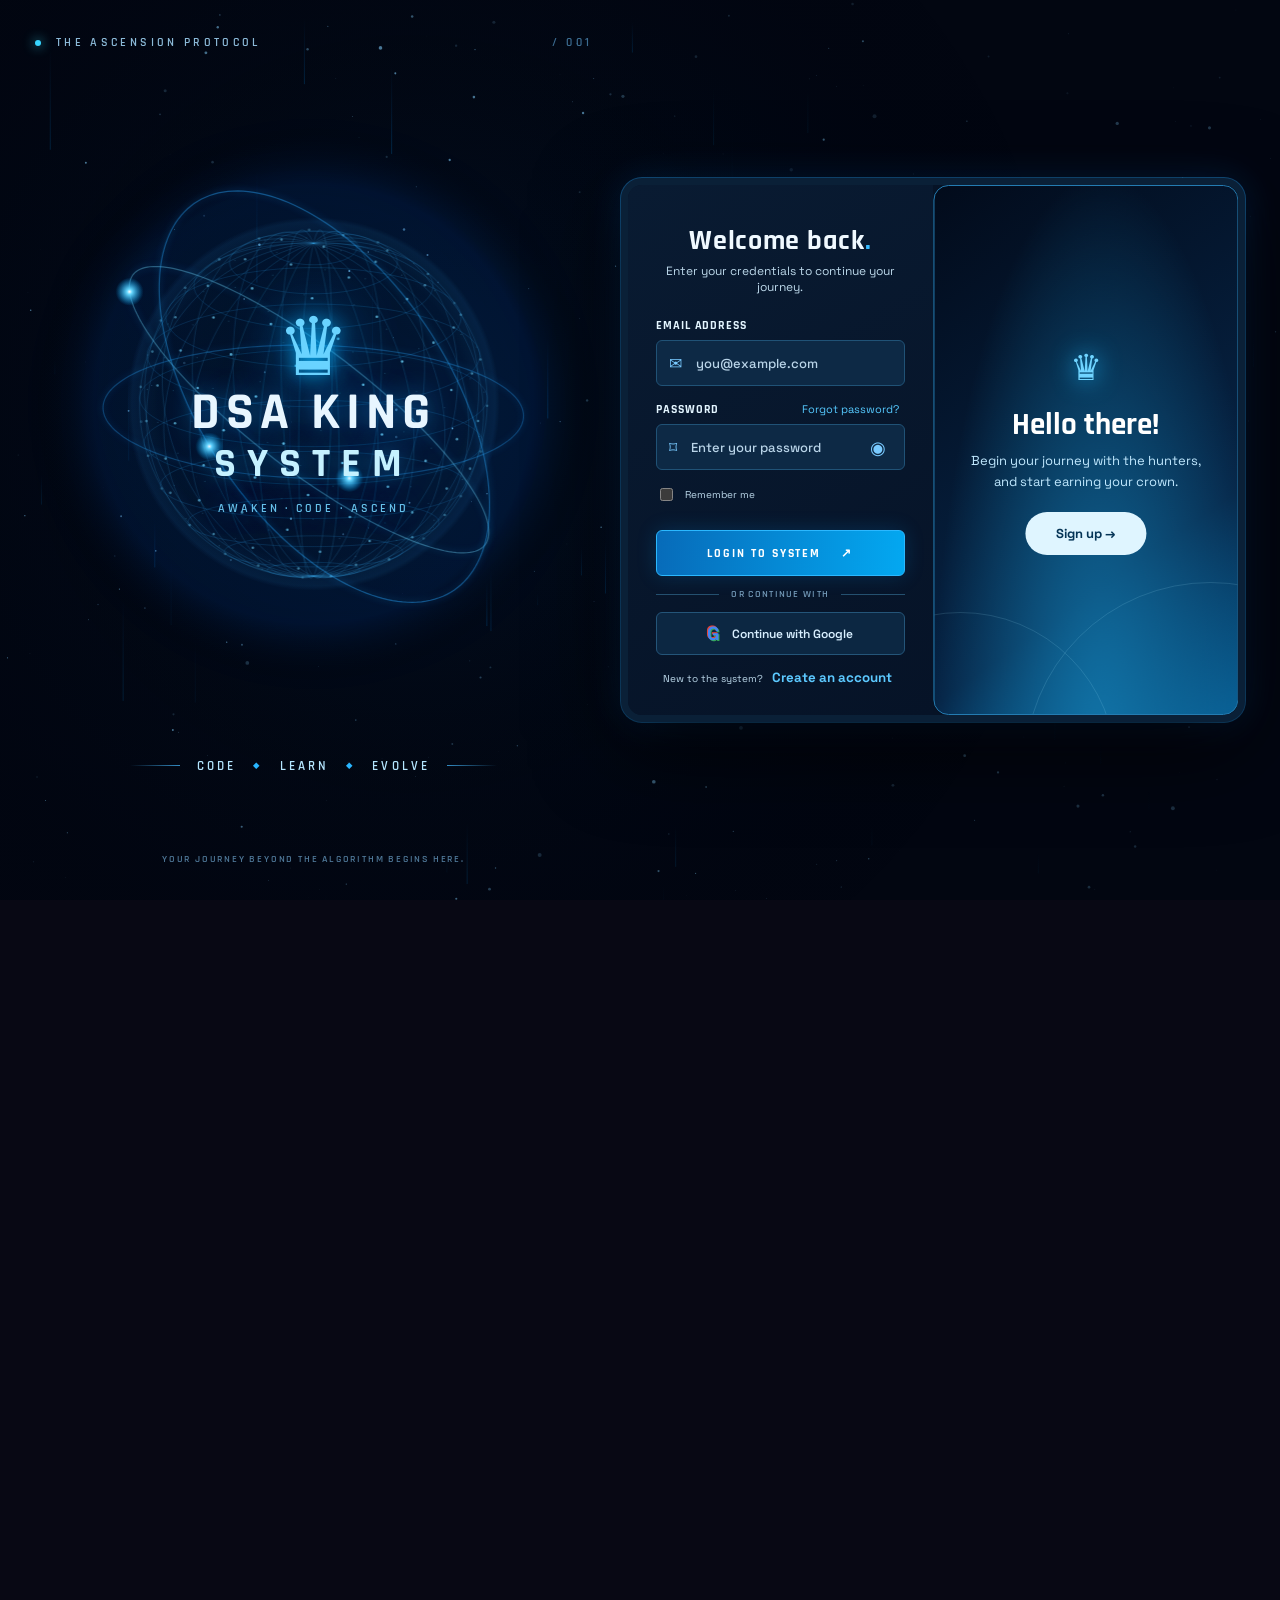
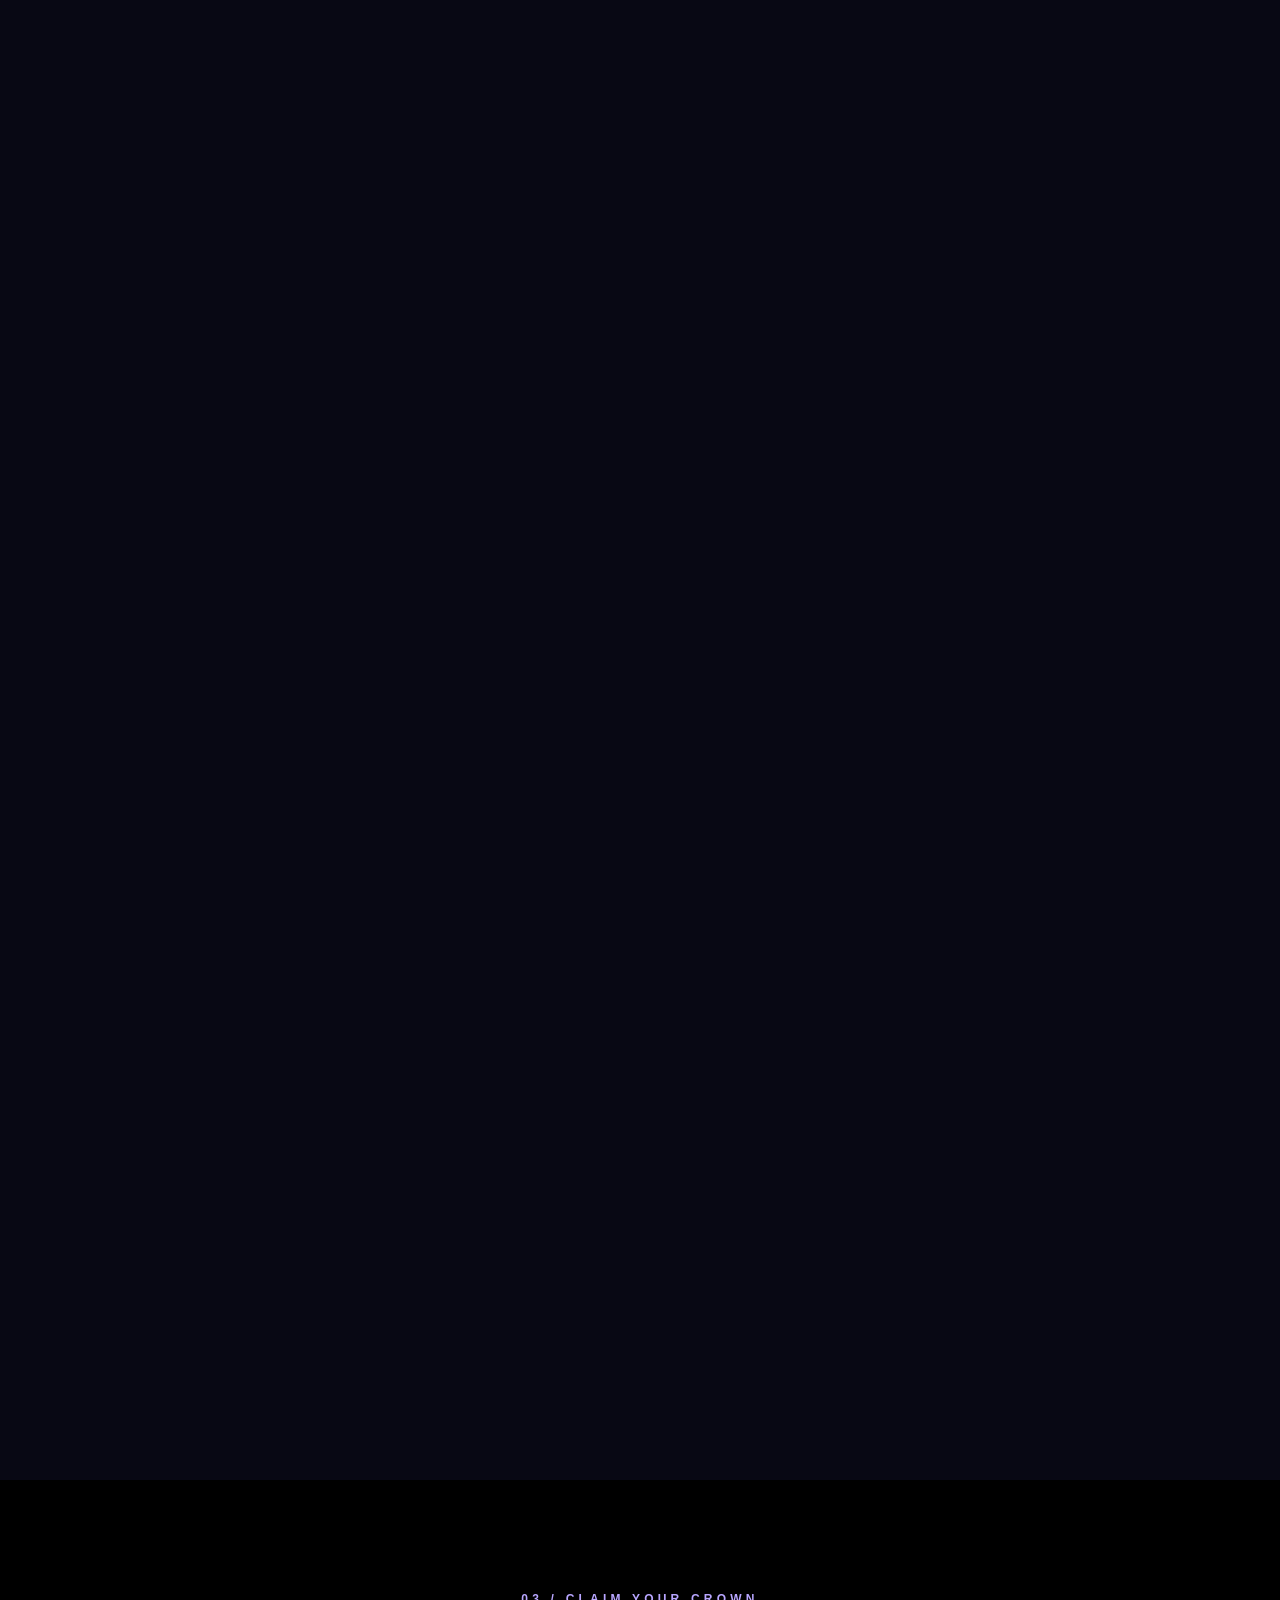
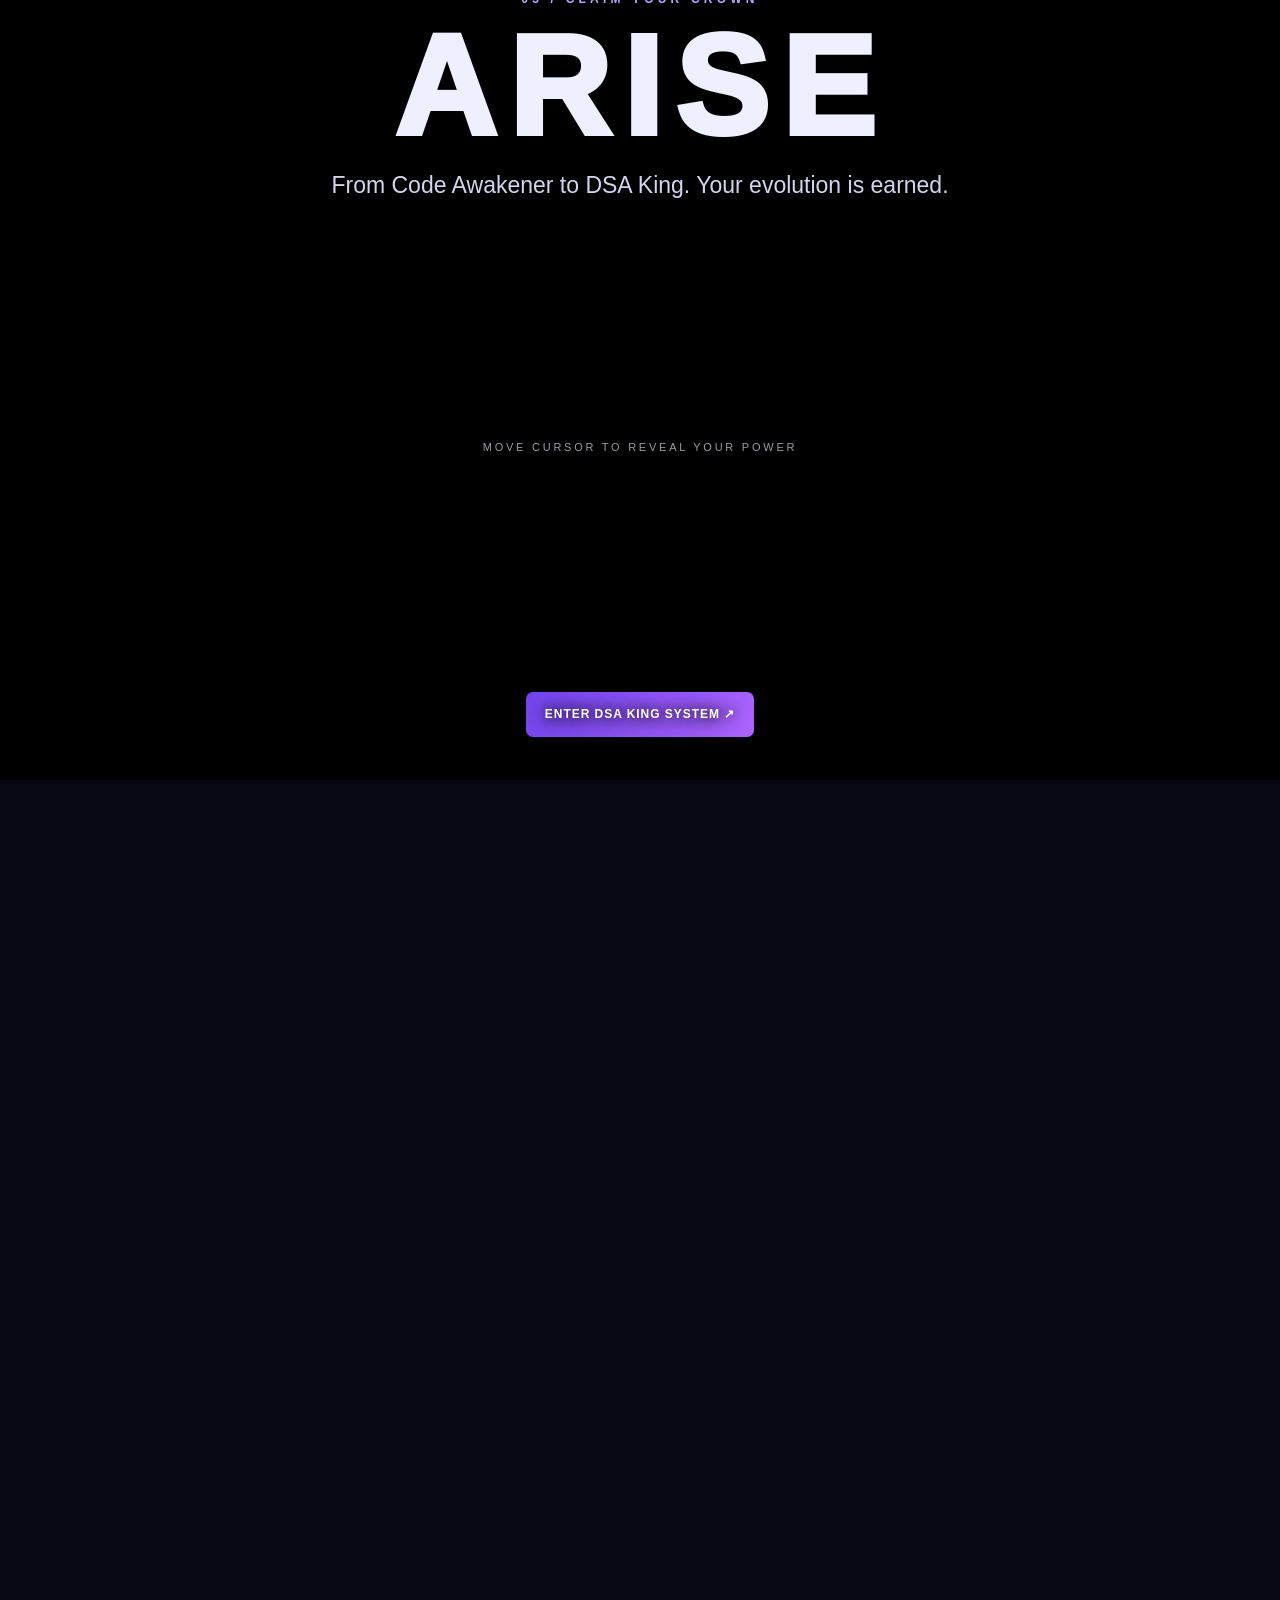
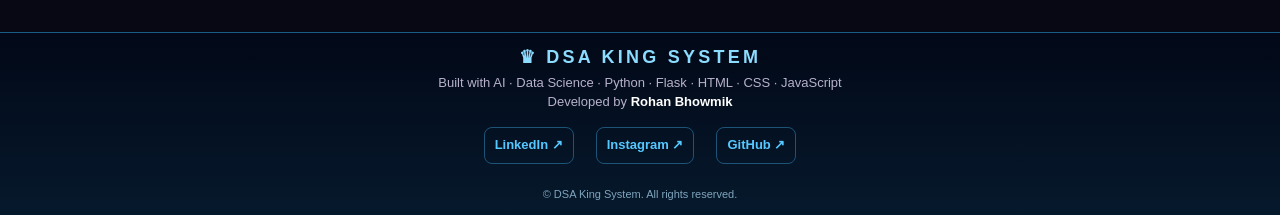
==== index.html @ 03431a39 "Initial deployment of DSA King System" ====
<!doctype html><html lang="en"><head><meta charset="utf-8"><meta name="viewport" content="width=device-width,initial-scale=1"><meta name="theme-color" content="#080817"><title>DSA King System — Code. Evolve. Ascend.</title><link rel="stylesheet" href="/static/style.css"><link rel="stylesheet" href="/static/hunter-progress.css"><link rel="stylesheet" href="/static/hunter-problem-details.css">
</head><body class="auth-locked"><section id="auth-gate" class="cosmic-auth-gate" aria-label="DSA King System Login"><iframe id="cosmic-login-frame" title="DSA King System Login and Registration" src="/static/login.html" loading="eager"></iframe></section><nav class="topnav"><a href="#awaken" class="logo">DSA <span>KING SYSTEM</span></a><div><a href="#monarch">POWERS</a><a href="#arise">ARISE</a><a href="#platform">ENTER SYSTEM</a></div></nav><canvas id="thunder-canvas" aria-hidden="true"></canvas><section class="scene awaken" id="awaken"><div class="sticky"><canvas data-sequence="awaken" aria-label="Animated awakening"></canvas><div class="veil"></div><div class="scene-copy"><span class="eyebrow">01 / SYSTEM ACTIVATED</span><h1>AWAKEN</h1><p>Every DSA King starts with one line of code.</p><a class="cta" href="#platform">BEGIN YOUR ASCENSION ↗</a></div><div class="scroll-tip">SCROLL TO AWAKEN ↓</div></div></section><section class="scene monarch" id="monarch"><div class="sticky"><canvas data-sequence="monarch" aria-label="Animated shadow monarch"></canvas><div class="veil"></div><div class="scene-copy"><span class="eyebrow">02 / UNLOCK YOUR POWER</span><h1>SHADOW<br>MONARCH</h1><p>Debug. Visualize. Conquer algorithm dungeons.</p><a class="cta" href="#platform">EXPLORE CODING POWERS ↗</a></div></div></section><section class="reveal" id="arise"><div class="reveal-inner"><span class="eyebrow">03 / CLAIM YOUR CROWN</span><h1>ARISE</h1><p>From Code Awakener to DSA King. Your evolution is earned.</p><div class="portrait"><img src="/static/img/monarch-human.webp" alt="Original portrait"><img id="awakened" src="/static/img/monarch-awakened.webp" alt="Awakened portrait"></div><label for="reveal-range">MOVE CURSOR TO REVEAL YOUR POWER</label><input id="reveal-range" type="range" min="0" max="100" value="50"><a class="cta" href="#platform">ENTER DSA KING SYSTEM ↗</a></div></section><section id="platform" class="platform"><div class="app-header"><span>◈ DSA KING SYSTEM / HUNTER CONSOLE</span><span id="server-status">CONNECTING...</span><span id="xp-header">LVL 1 · 0 XP</span></div><div class="app-shell"><aside><div class="brand">DSA <span>KING</span><small>THE ASCENSION PROTOCOL</small></div><div class="rank" id="rank-card"></div><div id="nav"></div><small class="footnote">22 POWERS · ONE ASCENSION</small></aside><main><header class="page-title"><small id="page-subtitle">THE SYSTEM / DASHBOARD</small><h2 id="page-heading">WELCOME, HUNTER</h2></header><div id="page"></div></main></div></section><script src="/static/app.js" defer></script><script src="/static/hunter-progress.js" defer></script><script src="/static/section-popups.js" defer></script><script src="/static/innovation.js" defer></script><script src="/static/thunder.js" defer></script><script src="/static/reveal-fx.js" defer></script><script src="/static/glyph-rain.js" defer></script><script src="/static/auth.js" defer></script><footer class="dsa-site-footer" aria-label="Website credits">
  <div class="dsa-footer-brand">♛ DSA KING SYSTEM</div>
  <p>Built with AI · Data Science · Python · Flask · HTML · CSS · JavaScript</p>
  <p class="dsa-footer-dev">Developed by <strong>Rohan Bhowmik</strong></p>
  
<nav class="dsa-footer-social" aria-label="Developer social profiles">

    <a href="https://www.linkedin.com/in/rohan-bhowmik-b014473a1/"
       target="_blank"
       rel="noopener noreferrer"
       aria-label="LinkedIn profile">
       LinkedIn ↗
    </a>

    <a href="https://www.instagram.com/rohan_._.bhowmik.84/"
       target="_blank"
       rel="noopener noreferrer"
       aria-label="Instagram profile">
       Instagram ↗
    </a>

    <a href="https://github.com/rohanbhowm25308"
       target="_blank"
       rel="noopener noreferrer"
       aria-label="GitHub profile">
       GitHub ↗
    </a>

</nav>

  <small>© DSA King System. All rights reserved.</small>
</footer><script>
document.querySelectorAll('.dsa-footer-social a[aria-disabled="true"]').forEach(function(a){
  a.addEventListener('click',function(e){e.preventDefault();});
});
</script></body></html>
---- static/style.css ----
*{box-sizing:border-box}html{scroll-behavior:smooth}body{margin:0;background:#080814;color:#eef0ff;font:15px/1.6 Inter,Segoe UI,Arial,sans-serif}button,input,textarea{font:inherit}button,a{transition:.2s}a{color:inherit;text-decoration:none}button{cursor:pointer}.topnav{position:fixed;top:0;left:0;right:0;z-index:30;display:flex;justify-content:space-between;align-items:center;padding:15px 5%;background:#090913ba;backdrop-filter:blur(12px);border-bottom:1px solid #ffffff1c}.topnav .logo{font-size:23px;font-weight:900;letter-spacing:.16em}.logo span{font-size:11px;color:#b8a8ee;letter-spacing:.12em}.topnav div{display:flex;gap:22px;font-size:11px;letter-spacing:.14em}.scene{height:260vh;position:relative}.sticky{height:100vh;position:sticky;top:0;overflow:hidden}.sticky canvas{position:absolute;width:100%;height:100%;object-fit:cover}.veil{position:absolute;inset:0;background:linear-gradient(90deg,#060611b5,transparent 80%),linear-gradient(0deg,#070713c0,transparent 40%)}.scene-copy{position:absolute;z-index:2;top:34%;left:8%;max-width:620px;text-shadow:0 5px 30px #000}.eyebrow{color:#b8a6ff;font-size:12px;letter-spacing:.35em;font-weight:800}.scene h1,.reveal h1{font-size:clamp(64px,10vw,145px);letter-spacing:.09em;line-height:.95;margin:18px 0;font-weight:950}.scene p,.reveal p{font-size:clamp(17px,2vw,23px);color:#d4d4ed}.cta,.primary{display:inline-block;background:linear-gradient(125deg,#7144ed,#ae65ff);border:0;border-radius:7px;color:white;padding:13px 19px;font-size:12px;font-weight:900;letter-spacing:.08em;margin-top:16px}.cta:hover,.primary:hover{filter:brightness(1.2);transform:translateY(-2px)}.scroll-tip{position:absolute;bottom:30px;left:8%;font-size:11px;letter-spacing:.25em}.monarch .scene-copy{left:auto;right:8%;text-align:right}.reveal{min-height:100vh;text-align:center;background:radial-gradient(ellipse at center,#2b1855,#090915 70%);padding:90px 15px}.reveal-inner{max-width:800px;margin:auto}.reveal h1{font-size:clamp(70px,11vw,150px)}.portrait{height:390px;max-width:580px;margin:20px auto;position:relative;overflow:hidden;border:1px solid #825ec1;border-radius:15px;background:#05040c}.portrait img{width:100%;height:100%;object-fit:contain;position:absolute;inset:0}.portrait img:last-child{clip-path:inset(0 50% 0 0)}.reveal label{display:block;font-size:11px;letter-spacing:.25em}.reveal input{display:block;margin:12px auto;width:min(420px,90%);accent-color:#a27afc}.platform{background:#080913;min-height:100vh;scroll-margin-top:50px}.app-header{display:flex;justify-content:space-between;gap:12px;flex-wrap:wrap;padding:13px 3%;font-size:11px;letter-spacing:.1em;background:#141229;border-bottom:1px solid #ffffff18}.app-shell{display:grid;grid-template-columns:238px minmax(0,1fr);min-height:85vh}.app-shell aside{background:#100f20;border-right:1px solid #ffffff18;padding:22px 12px}.brand{font-size:37px;font-weight:950;letter-spacing:.08em;padding:6px 12px 18px}.brand span{color:#b084ff}.brand small,.rank small{display:block;font-size:10px;letter-spacing:.15em;color:#9c92b5}.rank{background:#1d1738;padding:15px;border:1px solid #6143a1;border-radius:10px;margin-bottom:20px;color:#cbb9ff;font-weight:800;font-size:13px}.progress{height:6px;background:#383050;border-radius:5px;margin-top:10px}.progress i{display:block;height:100%;background:#a97bff;border-radius:5px}#nav button{width:100%;text-align:left;display:block;background:transparent;color:#b7b2cf;border:0;padding:11px 14px;border-radius:7px;font-size:13px}#nav button.active,#nav button:hover{background:#34235b;color:white}.footnote{display:block;margin:25px 14px;color:#71698c;font-size:10px}.app-shell main{padding:32px;min-width:0}.page-title small{font-size:10px;letter-spacing:.22em;color:#ab91e5}.page-title h2{font-size:clamp(23px,3vw,35px);letter-spacing:.06em;margin:4px 0 26px}.hero-panel,.panel{border:1px solid #ffffff17;border-radius:13px;background:linear-gradient(135deg,#19172b,#11111e);padding:23px;margin-bottom:17px}.hero-panel{background:radial-gradient(circle at 85% 50%,#502a89,#181529 62%);display:flex;justify-content:space-between;align-items:center;min-height:230px}.hero-panel h3{font-size:clamp(30px,4vw,51px);line-height:1.12;margin:12px 0}.hero-panel em{color:#c49dff;font-style:normal}.hero-panel .art{font-size:115px;color:#a56aff;text-shadow:0 0 40px #8542ff}.muted,p{color:#b7b2cb}.stats,.grid,.featuregrid{display:grid;gap:16px;margin-bottom:18px}.stats{grid-template-columns:repeat(4,minmax(0,1fr))}.grid{grid-template-columns:repeat(2,minmax(0,1fr))}.featuregrid{grid-template-columns:repeat(auto-fit,minmax(220px,1fr))}.stat{background:#1a172d;border:1px solid #ffffff14;padding:18px;border-radius:10px}.stat small,.panel small{font-size:11px;color:#a79ac7;letter-spacing:.08em}.stat strong{display:block;font-size:31px}.panel h3{margin:3px 0 9px;font-size:18px}.panel p{font-size:13px}.feature{display:inline-block;border:1px solid #5b4382;background:#291d42;padding:5px 9px;margin:4px;border-radius:20px;font-size:11px}.secondary{background:#29203e;color:#e7d7ff;border:1px solid #7153a1;border-radius:6px;padding:10px 13px;font-size:12px;margin:4px}.secondary:hover{background:#48316d}.input,.code,.textarea{background:#090a17;border:1px solid #5a4b79;border-radius:8px;color:#f0efff;padding:12px;width:100%}.code{min-height:360px;resize:vertical;font:13px/1.65 Consolas,monospace;tab-size:4}.textarea{min-height:160px}.problem{width:100%;display:flex;justify-content:space-between;padding:10px;background:#161629;border:0;border-bottom:1px solid #ffffff1b;color:white;text-align:left}.problem.selected{background:#3b275d}.example{white-space:pre-wrap;color:#c7b4fa;background:#090915;padding:12px;border-radius:8px}.actions{display:flex;flex-wrap:wrap;gap:7px;align-items:center}.actions button{margin:3px}.result{padding:12px;border:1px solid #b55b7b;border-radius:8px;background:#35192b;margin-top:12px}.result.pass{border-color:#3b9f78;background:#17352c}.ai{border:1px solid #6656ab;padding:15px;margin:12px 0;border-radius:8px;background:#241c40}.history{border-bottom:1px solid #ffffff1d;padding:10px 0}.history small{display:block}.mastery{margin:13px 0}.mastery div{background:#302a48;height:7px;border-radius:4px}.mastery i{display:block;background:#a475ed;height:100%;border-radius:4px}.bars{height:205px;display:flex;align-items:flex-end;justify-content:center;gap:9px;padding:10px;background:#0d0c1b;border-radius:10px}.bars div{width:45px;max-width:12%;background:linear-gradient(#ad82ff,#51358c);border-radius:5px 5px 0 0;position:relative}.bars div.highlight{background:#eab66b}.bars small{position:absolute;top:-23px;left:0;right:0;text-align:center}.flow{text-align:center}.flow span{display:block;background:#30204e;border:1px solid #8663b9;padding:10px;margin:auto;max-width:230px;border-radius:8px}.flow b{display:block;color:#b38df8}.complexity>div{display:flex;gap:8px;align-items:center;margin:10px 0}.complexity span{width:100px;font-size:12px}.complexity i{height:11px;display:block;background:#a077ef;min-width:3px}.complexity small{margin-left:auto}.chip{display:inline-block;border:1px solid #8064ba;color:#d1b9ff;border-radius:20px;padding:4px 9px;font-size:11px}.footer{padding:20px;color:#8c85a4;font-size:11px;text-align:center}.warning{color:#f4c38e}.dungeon{background:radial-gradient(circle at 100% 0%,#402260,#151222 60%)}@media(max-width:800px){.topnav div{gap:9px;font-size:9px}.app-shell{grid-template-columns:1fr}.app-shell aside{border-right:0;border-bottom:1px solid #ffffff24}.brand,.rank,.footnote{display:none}#nav{display:flex;overflow-x:auto}#nav button{width:auto;white-space:nowrap}.app-shell main{padding:18px}.stats{grid-template-columns:repeat(2,1fr)}.grid{grid-template-columns:1fr}.scene-copy{left:5%;right:5%;top:39%}.monarch .scene-copy{right:5%}.scene h1{font-size:clamp(42px,12vw,90px)}.portrait{height:280px}.hero-panel .art{font-size:50px}}@media(prefers-reduced-motion:reduce){html{scroll-behavior:auto}*{animation:none!important;transition:none!important}}
/* RESTORED CINEMATIC BACKGROUND — full-viewport scenes, not boxed cards */
.scene,.scene .sticky{width:100%;max-width:none;margin:0;padding:0}
.scene .sticky{height:100svh;min-height:600px;isolation:isolate;background:#03040a}
.scene canvas{inset:0;display:block;width:100%;height:100%;z-index:0}
.scene .veil{z-index:1;pointer-events:none;background:linear-gradient(90deg,rgba(3,4,12,.42),transparent 64%),linear-gradient(0deg,rgba(3,4,12,.32),transparent 35%)}
.scene .scene-copy{z-index:3;max-width:580px}
.reveal{min-height:100svh;display:flex;align-items:center;justify-content:center;padding:90px 3vw 35px;overflow:hidden;position:relative;background:#050610}
.reveal::before{content:"";position:absolute;inset:0;background:radial-gradient(ellipse at center,rgba(68,34,115,.32),transparent 70%);pointer-events:none}
.reveal-inner{width:100%;max-width:1400px;position:relative;z-index:1}
.reveal .portrait{width:min(100%,1200px);max-width:none;height:min(65vh,700px);min-height:360px;margin:15px auto;border:0;border-radius:0;background:transparent}
.reveal .portrait img{object-fit:cover;object-position:center}
.reveal .portrait img:last-child{clip-path:circle(var(--reveal-radius,0px) at var(--reveal-x,50%) var(--reveal-y,50%));transition:clip-path .12s ease-out}
.reveal #reveal-range{display:none}
.reveal label[for="reveal-range"]{opacity:.65}
.reveal .portrait{cursor:crosshair}
@media(max-width:700px){.scene .scene-copy{left:6%;right:6%;top:32%;text-align:left}.reveal .portrait{height:55vh;min-height:320px}.reveal h1{font-size:clamp(64px,15vw,110px)}}

/* ZIA CINEMATIC RESTORATION: full browser viewport with cover-scaled imagery */
html,body{width:100%;max-width:100%;overflow-x:clip}
.scene{width:100vw!important;max-width:100vw!important;height:260svh;overflow:clip;position:relative}
.scene>.sticky{position:sticky;top:0;width:100vw!important;height:100svh!important;min-height:0!important;max-height:none;overflow:hidden}
.scene .sticky canvas[data-sequence]{position:absolute;inset:0;width:100%!important;height:100%!important;display:block}
.scene .veil{background:linear-gradient(90deg,rgba(3,4,12,.35),transparent 75%)}
.reveal{height:100svh!important;min-height:0!important;padding:0!important;display:flex;align-items:center;justify-content:center;position:relative;overflow:hidden;background:#050610}
.reveal-inner{position:static!important;width:100%!important;max-width:none!important;height:100%!important;display:flex;flex-direction:column;align-items:center;justify-content:center;gap:8px;padding:65px 3vw 18px}
.reveal .portrait{position:absolute!important;inset:0!important;width:100vw!important;max-width:none!important;height:100svh!important;min-height:0!important;margin:0!important;border:0!important;border-radius:0!important;z-index:0!important}
.reveal .portrait img{width:100%;height:100%;object-fit:cover!important;object-position:center center}
.reveal-inner>.eyebrow,.reveal-inner>h1,.reveal-inner>p,.reveal-inner>.cta,.reveal-inner>label{position:relative;z-index:2;text-shadow:0 3px 22px #000,0 0 12px #000}
.reveal-inner>.cta{margin-top:auto;margin-bottom:25px}
.reveal-inner>.eyebrow{margin-top:45px}
.reveal-inner>h1{margin-top:4px;margin-bottom:4px}
.reveal-inner>p{margin:0}
.reveal-inner>label{margin-top:auto}
#thunder-canvas{position:fixed;inset:0;width:100vw;height:100svh;pointer-events:none;z-index:12;opacity:1}
.sound-toggle{position:fixed;right:16px;bottom:18px;z-index:80;border:1px solid #a2a8e0;background:#0c102cdd;color:#f0f3ff;border-radius:999px;padding:10px 14px;font-size:11px;font-weight:800;letter-spacing:.06em;box-shadow:0 4px 20px #0008}
.sound-toggle:hover{background:#292e63}
@media(max-width:700px){.reveal-inner>h1{font-size:clamp(62px,16vw,115px)}.reveal-inner>p{max-width:85vw;text-align:center}.sound-toggle{bottom:10px;right:10px}}


/* DSA KING SYSTEM — cinematic layout and typography refinements */
.topnav{position:absolute!important;top:0;left:0;right:0;z-index:30;background:linear-gradient(180deg,rgba(5,6,17,.72),transparent)!important;border:0!important;backdrop-filter:none!important;padding:16px clamp(18px,4vw,70px)!important}
.topnav .logo{font-size:clamp(15px,1.45vw,21px);font-weight:700;letter-spacing:.08em}
.topnav .logo span{font-size:clamp(9px,.7vw,11px);font-weight:500;letter-spacing:.09em}
.scene .scene-copy{top:auto!important;bottom:clamp(68px,11vh,125px)!important;left:clamp(22px,5vw,85px)!important;right:auto!important;width:min(470px,45vw)!important;max-width:calc(100vw - 44px)!important;text-align:left!important;text-shadow:0 2px 16px #03040acc}
.scene h1{font-size:clamp(44px,7vw,105px)!important;letter-spacing:.025em!important;font-weight:650!important;line-height:1.02!important;overflow-wrap:normal;white-space:normal}
.scene .eyebrow{font-weight:500!important;letter-spacing:.16em!important;font-size:clamp(10px,.85vw,12px)}
.scene p{font-size:clamp(13px,1.2vw,17px)!important;max-width:410px}
.scene .cta{font-weight:600!important;padding:11px 15px!important;font-size:11px!important}
.monarch .scene-copy{left:auto!important;right:clamp(22px,4vw,70px)!important;width:min(370px,34vw)!important;bottom:clamp(62px,9vh,110px)!important;text-align:right!important}
.monarch h1{font-size:clamp(37px,5vw,78px)!important;letter-spacing:0!important;overflow-wrap:normal}
.monarch p{margin-left:auto}
.reveal .portrait img:last-child{transition:none!important;will-change:clip-path}
.reveal .portrait{touch-action:pan-y}
#sound-toggle{display:none!important}
@media(max-width:800px){
.topnav{padding:12px 4%!important}.topnav div{gap:9px;font-size:9px}
.scene .scene-copy,.monarch .scene-copy{left:5%!important;right:5%!important;bottom:9vh!important;width:min(390px,90vw)!important;text-align:left!important}
.scene h1{font-size:clamp(38px,10vw,75px)!important}
.monarch h1{font-size:clamp(35px,9vw,65px)!important}
.monarch p{margin-left:0}
}

/* Global lightning overlay: independent of individual sections, including dashboard */
#thunder-canvas{position:fixed!important;top:0!important;left:0!important;width:100vw!important;height:100vh!important;pointer-events:none!important;z-index:70!important;overflow:visible!important;contain:none!important}

/* Original source-inspired full-bleed reveal with glowing, smooth trail */
.reveal .portrait{overflow:hidden!important;isolation:isolate}
.reveal .portrait img{pointer-events:none!important}
.reveal .portrait .portrait-fx{position:absolute!important;inset:0!important;width:100%!important;height:100%!important;z-index:1!important;display:block;opacity:0;transition:opacity .6s ease;pointer-events:auto}
.reveal .portrait.fx-ready .portrait-fx{opacity:1}
.reveal .portrait.fx-ready img{display:none}
.awaken .sticky>.glyph-rain{position:absolute!important;inset:0!important;width:100%!important;height:100%!important;z-index:2!important;pointer-events:none!important;opacity:.85;mask-image:radial-gradient(ellipse 48% 70% at 50% 48%,transparent 30%,black 88%);-webkit-mask-image:radial-gradient(ellipse 48% 70% at 50% 48%,transparent 30%,black 88%)}
.awaken .sticky>.scene-copy{z-index:5!important}
@media(prefers-reduced-motion:reduce){.awaken .sticky>.glyph-rain{opacity:.25}}

/* DSA King platform — align app palette with the blue/black awakening scenes */
#platform{--king-bg:#050b17;--king-surface:#0b172a;--king-border:#244568;--king-accent:#42a5ff;--king-text:#e7f3ff;background:#050b17!important;color:#e7f3ff}
#platform .app-header{background:#071223!important;border-color:#203b58!important;color:#c7e2ff!important}
#platform aside{background:#071020!important;border-color:#1b3755!important}
#platform aside .brand,#platform aside .brand span{color:#82c6ff!important}
#platform aside button.active,#platform .problem.selected{background:#143c63!important;color:#eaf6ff!important}
#platform .rank,#platform .panel,#platform .stat,#platform .hero-panel{background:linear-gradient(145deg,#101e32,#0a1224)!important;border-color:#244568!important;color:#e7f3ff!important}
#platform .primary,#platform .cta{background:linear-gradient(110deg,#1262aa,#46b0ff)!important;color:#fff!important;border-color:#3aa1ed!important}
#platform .secondary,#platform .actions button:not(.primary),#platform .send-button,#platform .mic-button{background:#122a45!important;border:1px solid #2e638f!important;color:#d4eeff!important}
#platform .code,#platform .input,#platform .textarea,#platform pre,#platform select{background:#050c19!important;color:#e6f4ff!important;border-color:#345577!important}
#platform .progress i,#platform .mastery i{background:linear-gradient(90deg,#1369c7,#64caff)!important}
#platform .feature{background:#102f4c!important;color:#b9e1ff!important;border-color:#225477!important}
#platform .page-title small,#platform small,#platform .footnote{color:#99bce0}
#platform .hero-panel em{color:#65bbff!important}
#platform .editor-heading{display:flex;align-items:center;justify-content:space-between;flex-wrap:wrap;gap:12px;margin-bottom:10px}
#platform .editor-heading h3{margin:0}
#platform .language-picker{display:flex;gap:8px;align-items:center;font-size:11px;letter-spacing:.07em;color:#a7d9ff;font-weight:700}
#platform .language-picker select{border:1px solid #346b9a;border-radius:8px;padding:8px 9px;min-width:130px;max-width:180px}
#platform .voice-chat{display:flex;align-items:stretch;gap:8px;margin-top:12px}
#platform .voice-chat .input{flex:1;min-width:0;margin:0}
#platform .mic-button,#platform .send-button{min-width:44px;border-radius:9px;font-size:20px;cursor:pointer}
#platform .mic-button.listening{background:#115d92!important;box-shadow:0 0 0 4px #2c98ee55;animation:king-pulse 1s ease-in-out infinite}
#platform .voice-status{display:block;margin:7px 0 10px;font-size:11px;color:#91bfe6}
@keyframes king-pulse{50%{box-shadow:0 0 0 9px #2c98ee22}}
@media(max-width:650px){#platform .editor-heading{align-items:flex-start}#platform .language-picker select{min-width:115px}#platform .voice-chat{gap:5px}}

/* Login / register experience, adapted to the supplied two-panel visual reference */
body.auth-locked{overflow:hidden!important}
.auth-gate{position:fixed;inset:0;z-index:9999;display:grid;place-items:center;padding:24px;background:radial-gradient(ellipse at 75% 12%,#d7e9f4 0%,transparent 47%),linear-gradient(145deg,#f6f9fc,#eaf0f7);font-family:Inter,system-ui,Arial,sans-serif;color:#162236;overflow:auto}
.auth-gate[hidden]{display:none!important}
.auth-ambient{position:absolute;inset:0;overflow:hidden;pointer-events:none}
.auth-ambient i{position:absolute;border-radius:50%;width:40vw;height:40vw;background:#9fc4dc;opacity:.16;filter:blur(50px);animation:authfloat 15s ease-in-out infinite alternate}
.auth-ambient i:nth-child(1){left:-15%;bottom:-50%}.auth-ambient i:nth-child(2){right:-15%;top:-35%;animation-delay:-6s}.auth-ambient i:nth-child(3){right:18%;bottom:-75%;animation-delay:-10s}
@keyframes authfloat{to{transform:translate(6vw,-8vh)}}
.auth-shell{position:relative;display:grid;grid-template-columns:1fr 1fr;width:min(890px,100%);min-height:490px;background:#fff;border-radius:27px;padding:10px;box-shadow:0 25px 90px #1b385a30;overflow:hidden}
.auth-story{border-radius:21px;position:relative;overflow:hidden;background:linear-gradient(155deg,#06141c,#0b303c 55%,#1d768c);color:#fff;display:flex;flex-direction:column;justify-content:space-between;padding:30px}
.auth-story::before,.auth-story::after{content:"";position:absolute;width:135%;height:55%;left:-18%;bottom:-26%;border-radius:50%;background:linear-gradient(30deg,#42b5c8aa,#133d5c22);transform:rotate(-12deg)}
.auth-story::after{bottom:-34%;left:-35%;background:linear-gradient(60deg,#4eacbf66,transparent);transform:rotate(15deg)}
.auth-story>*{position:relative;z-index:1}.auth-story-top{font-size:12px;font-weight:800;letter-spacing:.14em;display:flex;align-items:center;gap:10px}.auth-emblem{font-size:24px;color:#9fe9ff}
.auth-story-main{text-align:center;margin:auto 0;padding:40px 4px}.auth-kicker{font-size:10px;letter-spacing:.22em;color:#9cdae9}.auth-story-main h2{font-size:clamp(27px,3vw,38px);line-height:1.12;margin:16px 0 10px;font-weight:800}.auth-story-main p{font-size:14px;line-height:1.6;color:#d0e8ee;max-width:280px;margin:0 auto 23px}
.auth-switch{background:#f4f9fc;color:#12303d;border:0;border-radius:99px;padding:12px 34px;font-weight:800;cursor:pointer}.auth-switch:hover{background:#d9f4ff}
.auth-story-bottom{font-size:10px;letter-spacing:.23em;color:#add7e3;text-align:center}
.auth-form-side{display:flex;flex-direction:column;justify-content:center;padding:40px clamp(20px,4vw,60px);min-width:0}
.auth-form-side h1{text-align:center;font-size:30px;color:#132136;margin:0 0 8px;letter-spacing:.01em}
.auth-subheading{font-size:12px;text-align:center;color:#728093;margin:0 0 23px}
.auth-form-side form{display:flex;flex-direction:column;gap:8px}
.auth-form-side label:not(.auth-terms){font-size:11px;font-weight:700;color:#566477;margin:5px 0 0}
.auth-field{height:45px;background:#f0f2f6;border-radius:10px;display:flex;align-items:center;padding:0 13px;gap:10px;border:1px solid transparent}
.auth-field:focus-within{border-color:#4da2d7;background:#f7fbff;box-shadow:0 0 0 3px #72b6de2b}
.auth-field span{font-size:16px;color:#788ca2}.auth-field input{width:100%;min-width:0;border:0;outline:0;background:transparent;color:#17283c;font:inherit;font-size:13px}
.auth-field input::placeholder{color:#9aa5b3}
.auth-field button{background:none;border:0;color:#687b91;cursor:pointer;font-size:17px;padding:4px}
.auth-terms{font-size:11px;color:#6a7686;display:flex;gap:8px;align-items:center;margin:5px 0}.auth-terms input{accent-color:#126a8a}
.auth-submit{margin-top:10px;border:0;border-radius:10px;background:#061d27;color:white;min-height:44px;font-size:13px;font-weight:800;cursor:pointer;display:flex;align-items:center;justify-content:center;gap:12px}.auth-submit:hover{background:#0a4559}.auth-submit:disabled{opacity:.65;cursor:wait}
.auth-divider{text-align:center;color:#a4acb7;font-size:10px;margin:20px 0;position:relative}.auth-divider::before{content:"";position:absolute;left:0;right:0;top:50%;height:1px;background:#e3e8ed}.auth-divider span{background:white;padding:0 12px;position:relative}
.auth-bottom-copy{text-align:center;color:#68788a;font-size:12px;margin:0}.auth-bottom-copy button{border:0;background:none;color:#146c8b;font-weight:800;cursor:pointer}.auth-legal{text-align:center;color:#a0a9b4;font-size:10px;margin:20px 0 0}
.auth-error{color:#b32737;font-size:12px;min-height:16px;margin:2px 0}.auth-mobile-brand{display:none}
@media(max-width:650px){.auth-gate{padding:12px}.auth-shell{display:block;max-width:440px;min-height:auto}.auth-story{min-height:145px;padding:18px;border-radius:19px}.auth-story-top,.auth-story-bottom{display:none}.auth-story-main{padding:0;margin:0}.auth-story-main h2{font-size:22px;margin:6px 0}.auth-story-main p{font-size:11px;margin-bottom:8px}.auth-switch{padding:7px 18px;font-size:11px}.auth-form-side{padding:25px 20px}.auth-form-side h1{font-size:24px}.auth-mobile-brand{display:block;text-align:center;font-weight:800;font-size:11px;color:#176985;margin-bottom:10px}}
@media(prefers-reduced-motion:reduce){.auth-ambient i{animation:none}}

#auth-gate [hidden]{display:none!important}

/* Reference-inspired sliding authentication panels */
.auth-shell{grid-template-columns:repeat(2,minmax(0,1fr));isolation:isolate}
.auth-story,.auth-form-side{width:100%;height:100%;min-width:0;transition:transform .78s cubic-bezier(.22,1,.36,1),border-radius .78s cubic-bezier(.22,1,.36,1)}
.auth-story{grid-column:1;grid-row:1;z-index:3;transform:translateX(0);will-change:transform}
.auth-form-side{grid-column:2;grid-row:1;z-index:2;transform:translateX(0);will-change:transform}
.auth-shell.is-register .auth-story{transform:translateX(100%);border-radius:21px}
.auth-shell.is-register .auth-form-side{transform:translateX(-100%)}
.auth-story-main h2,.auth-story-main p{transition:opacity .18s ease,transform .3s ease}
.auth-shell.is-switching .auth-story-main h2,.auth-shell.is-switching .auth-story-main p{opacity:.4;transform:translateY(5px)}
.auth-form-side{transition:transform .78s cubic-bezier(.22,1,.36,1)}
.auth-shell.is-register .auth-form-side{animation:form-glow .78s ease}
@keyframes form-glow{0%,100%{filter:none}50%{filter:brightness(.98)}}
body.auth-locked #thunder-canvas{display:none!important}
body.auth-locked .scene,body.auth-locked #platform{visibility:hidden}
@media(max-width:650px){
.auth-shell{display:flex;flex-direction:column}
.auth-story,.auth-form-side{transform:none!important;will-change:auto;transition:none}
.auth-story{order:0}.auth-form-side{order:1}
.auth-shell.is-register .auth-story,.auth-shell.is-register .auth-form-side{animation:mobile-fade .35s ease}
@keyframes mobile-fade{from{opacity:.4;transform:translateY(7px)}to{opacity:1;transform:translateY(0)}}
}
@media(prefers-reduced-motion:reduce){.auth-story,.auth-form-side{transition:none!important;animation:none!important}}

/* Cinematic login background: selected design #1 */
.auth-gate{background:#020712!important;isolation:isolate;overflow:hidden}
.auth-cinematic{position:absolute;inset:0;pointer-events:none;overflow:hidden;background:linear-gradient(90deg,rgba(1,5,16,.1),rgba(1,5,16,.35) 53%,rgba(1,5,16,.75)),url('/static/login-awakening.webp') left center/cover no-repeat;transform:scale(1.04);animation:auth-scene-drift 24s ease-in-out infinite alternate}
.auth-cinematic::before{content:'';position:absolute;inset:0;background:radial-gradient(circle at 18% 48%,transparent 0%,#01071733 42%,#010717cc 100%)}
.auth-cinematic::after{content:'';position:absolute;inset:0;background:repeating-linear-gradient(0deg,transparent 0 110px,#61bcff08 111px 112px);opacity:.7}
.auth-lightning{position:absolute;left:10%;top:-20%;width:3px;height:125%;background:#c2eaff;filter:drop-shadow(0 0 13px #35aaff) drop-shadow(0 0 25px #138aff);transform:rotate(21deg);opacity:0;animation:auth-flash 12s linear infinite}
.auth-particles{position:absolute;inset:0;background-image:radial-gradient(circle,#b5e7ff 1px,transparent 2px),radial-gradient(circle,#3d9eff 1px,transparent 2px);background-size:73px 101px,137px 171px;background-position:0 0,34px 49px;opacity:.3;animation:auth-stars 35s linear infinite}
@keyframes auth-scene-drift{to{transform:scale(1.12) translate(-1.2%,.5%)}}
@keyframes auth-stars{to{background-position:120px 400px,-80px 300px}}
@keyframes auth-flash{0%,27%,28%,28.8%,29.5%,100%{opacity:0}27.3%,29%{opacity:.75}28.3%{opacity:.18}}
.auth-ambient{opacity:.25}
.auth-shell{width:min(900px,96%);background:#f9fbffed;backdrop-filter:blur(16px);box-shadow:0 20px 90px #000c,0 0 40px #2e9bff29;border:1px solid #a6d8ff50}
.auth-story{background:linear-gradient(145deg,#061526df,#06375edb 68%,#0079b6b0);backdrop-filter:blur(8px)}
.auth-story::before{background:linear-gradient(30deg,#1879c4aa,#133d5c22)}
.auth-story::after{background:linear-gradient(60deg,#60bfff55,transparent)}
.auth-form-side{background:#fffffff4}
.auth-google{display:flex;justify-content:center;align-items:center;gap:12px;border:1px solid #c7d3df;border-radius:10px;background:#fff;color:#27394d;font-size:13px;font-weight:700;text-decoration:none;padding:11px;margin:0 0 15px;transition:box-shadow .2s,transform .2s}
.auth-google:hover{box-shadow:0 4px 18px #1c78be30;transform:translateY(-1px)}
.auth-google:focus-visible{outline:3px solid #3d9eff;outline-offset:2px}
@media(max-width:650px){.auth-cinematic{background-position:29% center}.auth-gate{overflow-y:auto}.auth-shell{margin:auto}}
@media(prefers-reduced-motion:reduce){.auth-cinematic,.auth-particles,.auth-lightning{animation:none}}

/* Integrated cosmic authentication overlay; original platform untouched */
.cosmic-auth-gate{position:fixed!important;inset:0!important;z-index:99999!important;background:#020611!important;padding:0!important;margin:0!important;overflow:hidden!important;display:block!important}
.cosmic-auth-gate[hidden]{display:none!important}
#cosmic-login-frame{display:block;width:100%;height:100%;border:0;background:#020611}
body.auth-locked{overflow:hidden!important}


/* Final footer: only shown on the authenticated main website */
.dsa-site-footer{position:relative;z-index:5;text-align:center;padding:38px 20px 30px;background:linear-gradient(180deg,#020817,#06192c);border-top:1px solid #1b5c87;color:#b6d8ee;font-family:Arial,sans-serif}
.dsa-footer-brand{font-weight:800;letter-spacing:.18em;color:#8bdcff;font-size:18px}
.dsa-site-footer p{margin:13px auto;font-size:13px;line-height:1.6}
.dsa-footer-dev strong{color:#fff}
.dsa-footer-social{display:flex;gap:22px;justify-content:center;flex-wrap:wrap;margin:17px 0}
.dsa-footer-social a{color:#55c8ff;font-weight:700;font-size:13px;text-decoration:none;padding:7px 10px;border:1px solid #1c5478;border-radius:8px}
.dsa-footer-social a:hover,.dsa-footer-social a:focus-visible{background:#0b3456;color:white}
.dsa-site-footer small{color:#7fa5bd;font-size:11px}
/* Innovation Lab: integrated with original cosmic blue theme */
.innovation-hero{padding:26px;border:1px solid #1d6094;border-radius:18px;background:radial-gradient(circle at 85% 20%,#075c9e66,transparent 45%),#07182c;margin-bottom:20px}.innovation-hero h3{font-size:32px;margin:8px 0}.innovation-hero em{color:#5ed6ff}.innovation-tabs{display:flex;flex-wrap:wrap;gap:9px;margin-bottom:20px}.innovation-tabs button{border:1px solid #21547e;background:#092038;color:#b9e5ff;border-radius:9px;padding:10px 13px;cursor:pointer}.innovation-tabs button.active{background:#086ca8;color:white;border-color:#44c7ff}.innovation-panel{max-width:100%;min-height:280px}.innovation-panel label{display:block;margin:12px 0;color:#d5efff;font-weight:650}.innovation-panel textarea:not(.code),.innovation-panel input,.innovation-panel select{display:block;width:100%;max-width:640px;padding:10px;border:1px solid #3176a6;border-radius:8px;background:#0a243d;color:#f4fbff}.innovation-panel textarea:not(.code){min-height:95px}.innovation-panel textarea.code{width:100%;min-height:210px;background:#061425;color:#d8f5ff}.innovation-panel .actions{display:flex;gap:10px;flex-wrap:wrap;margin:14px 0}.innovation-panel .actions button,.innovation-panel>button{border:1px solid #3987bc;border-radius:8px;padding:11px 16px;background:#0c4166;color:#fff;cursor:pointer}.innovation-panel .actions .primary,.innovation-panel>button.primary{background:#0788d1}.innovation-error{color:#ff9fa5}.innovation-steps{max-height:480px;overflow:auto}.innovation-steps details,.innovation-panel details{border:1px solid #235174;border-radius:8px;padding:12px;margin:8px 0}.innovation-steps pre,.innovation-panel pre{white-space:pre-wrap;overflow-wrap:anywhere;color:#9ee8ff}.innovation-agent{padding:12px 16px;border-left:3px solid #25b7fc;background:#0b2743;margin:12px 0}.innovation-network{display:flex;flex-wrap:wrap;gap:12px;margin:20px 0}.innovation-node{border:1px solid #31587c;border-radius:50%;height:52px;width:52px;display:grid;place-items:center;background:#09182d;color:#d2e9ff}.innovation-node.onroute{background:#06649d;border-color:#67e5ff;box-shadow:0 0 20px #00bfff66}.innovation-galaxy{display:grid;grid-template-columns:repeat(auto-fit,minmax(160px,1fr));gap:14px;margin:20px 0}.innovation-star{border:1px solid #205078;background:#081c32;border-radius:14px;padding:20px;box-shadow:inset 0 0 28px #0364b01a}.innovation-star strong,.innovation-star small{display:block}.innovation-star small{margin-top:9px;color:#a3c4dc}.innovation-star.mastered{border-color:#38e0e1;box-shadow:0 0 24px #19bded45}.innovation-star.locked{opacity:.55}

/* Smooth card-by-card pop-out transitions in the fourth DSA console only */
@keyframes dsaCardPop {
  0% {opacity:0; transform:translate3d(0,25px,0) scale(.955);filter:blur(5px)}
  68% {opacity:1; transform:translate3d(0,-3px,0) scale(1.012);filter:blur(0)}
  100% {opacity:1; transform:translate3d(0,0,0) scale(1);filter:blur(0)}
}
@keyframes dsaNavPop {
  from {opacity:0;transform:translate3d(-12px,0,0) scale(.96)}
  to {opacity:1;transform:translate3d(0,0,0) scale(1)}
}
#platform .dsa-enter {
  animation:dsaCardPop 650ms cubic-bezier(.22,1,.36,1) both;
  animation-delay:var(--dsa-delay,0ms);
  transform-origin:center 65%;
}
#platform .dsa-nav-enter {
  animation:dsaNavPop 380ms cubic-bezier(.22,1,.36,1) both;
  animation-delay:var(--dsa-delay,0ms);
}
#platform .panel,#platform .stat,#platform .hero-panel,#platform .innovation-star {
  transition:transform 220ms ease,box-shadow 220ms ease,border-color 220ms ease;
}
@media (hover:hover) and (pointer:fine){
  #platform .panel:hover,#platform .stat:hover,#platform .innovation-star:hover{
    transform:translateY(-4px);
    box-shadow:0 15px 32px rgba(0,155,255,.13);
  }
}
@media (prefers-reduced-motion:reduce){
  #platform .dsa-enter,#platform .dsa-nav-enter {animation:none!important;transition:none!important}
}


/* DSA KING SYSTEM — EXTRA COMPACT FOOTER */

footer {
    padding: 10px 16px !important;
    min-height: auto !important;
}

footer h2,
footer h3 {
    margin: 0 0 4px !important;
    line-height: 1.2 !important;
}

footer p {
    margin: 3px 0 !important;
    line-height: 1.25 !important;
}

footer .social-links {
    margin: 6px 0 !important;
    gap: 8px !important;
}

footer .social-links a {
    padding: 5px 10px !important;
}

footer .copyright {
    margin-top: 5px !important;
}
---- static/hunter-progress.css ----
.hunter-quicklink{display:flex;flex-wrap:wrap;gap:10px;margin:14px 0 20px}.hunter-quicklink button{padding:11px 17px}.hunter-hero{display:flex;justify-content:space-between;align-items:center;gap:28px;flex-wrap:wrap;padding:28px 32px;margin-bottom:20px;background:linear-gradient(115deg,#101c35,#17274b 65%,#10182c);border:1px solid #365681;border-radius:17px;box-shadow:inset 0 0 32px #17487a2e}.hunter-hero h2{font-size:clamp(27px,3vw,43px);line-height:1.13;margin:12px 0;color:#f1f7ff}.hunter-hero h2 em{font-style:normal;color:#66baff}.hunter-hero p{max-width:560px;color:#b5c7df}.hunter-hero small{letter-spacing:1.3px;color:#7cbdf4}.hunter-ring{width:176px;height:176px;flex:0 0 176px;border-radius:50%;padding:13px;background:conic-gradient(#35a4ff calc(var(--pct)*1%),#253b57 0);box-shadow:0 0 28px #148fff44}.hunter-ring>div{height:100%;border-radius:50%;display:flex;flex-direction:column;align-items:center;justify-content:center;background:#0e1930;text-align:center}.hunter-ring strong{font-size:33px;color:#fff}.hunter-ring strong small{font-size:16px;color:#8ca9c9}.hunter-ring span,.hunter-ring div>small{font-size:10px;letter-spacing:1px;color:#a6c5e4}.hunter-metrics{display:grid;grid-template-columns:repeat(4,minmax(0,1fr));gap:13px;margin-bottom:20px}.hunter-metrics>div{padding:20px;border:1px solid #365681;border-radius:12px;background:#16243c}.hunter-metrics small{display:block;font-size:10px;letter-spacing:1px;color:#a2b9d4}.hunter-metrics strong{display:block;font-size:28px;color:#eaf5ff;margin-top:6px}.hunter-metrics strong span{font-size:13px}.hunter-two{display:grid;grid-template-columns:1fr 1fr;gap:17px;margin-bottom:20px}.hunter-diff{margin:19px 0}.hunter-diff-title{display:flex;justify-content:space-between;gap:8px;margin-bottom:9px;color:#c3d5e9;font-size:12px}.hunter-track{height:9px;border-radius:10px;background:#293a56;overflow:hidden}.hunter-track i{display:block;height:100%;border-radius:10px}.hunter-track .easy{background:#27c6a5}.hunter-track .medium{background:#e5b54a}.hunter-track .hard{background:#f06e85}.easy{color:#44dbba!important}.medium{color:#eac36b!important}.hard{color:#fa8499!important}.hunter-heat{display:grid;grid-template-columns:repeat(20,minmax(0,1fr));gap:4px;margin:14px 0}.hunter-day{aspect-ratio:1;border-radius:3px;background:#26344d;min-width:0}.hunter-day.heat-1{background:#244f77}.hunter-day.heat-2{background:#2473ad}.hunter-day.heat-3{background:#329cde}.hunter-day.heat-4{background:#70d6ff}.hunter-note{color:#8ea6c6;font-size:12px}.hunter-filters{display:flex;flex-wrap:wrap;gap:8px;margin:16px 0}.hunter-filters button{padding:8px 12px;font-size:12px}.hunter-problem{display:flex;align-items:center;gap:12px;padding:12px 4px;border-bottom:1px solid #314563}.hunter-check{width:24px;color:#57d7ac}.hunter-problem-name{flex:1;text-align:left;background:none;border:0;color:#e3efff;cursor:pointer;font-size:14px}.hunter-problem-name:hover{text-decoration:underline}.hunter-problem small{width:65px;text-align:right}.hunter-bookmark{background:transparent;border:0;color:#b5c5de;cursor:pointer;font-size:23px}.hunter-bookmark:hover{color:#ffc55a}.hunter-podium{min-width:160px;display:flex;flex-direction:column;gap:4px;align-items:center}.hunter-podium strong{font-size:64px;color:#69bdff}.hunter-podium span{font-size:12px;color:#b9cbe4}.hunter-table-wrap{overflow-x:auto}.hunter-table{width:100%;border-collapse:collapse;color:#d7e5f8;min-width:570px}.hunter-table th{text-align:left;font-size:11px;color:#94b8df;letter-spacing:1px}.hunter-table td,.hunter-table th{padding:13px 9px;border-bottom:1px solid #2c415e}.hunter-table .hunter-you{background:#244d774a}.hunter-table small{color:#66c7ff}@media(max-width:850px){.hunter-two{grid-template-columns:1fr}.hunter-metrics{grid-template-columns:repeat(2,1fr)}}@media(max-width:460px){.hunter-hero{padding:18px}.hunter-ring{width:140px;height:140px;flex-basis:140px}.hunter-metrics>div{padding:12px}.hunter-heat{gap:2px}}

.hunter-achievements{display:grid;grid-template-columns:repeat(auto-fit,minmax(170px,1fr));gap:12px}.hunter-achievement{border:1px solid #3a587b;background:#142b49;padding:16px;border-radius:12px;display:flex;flex-direction:column;gap:8px}.hunter-achievement small{color:#a7b9d1}.hunter-achievement.unlocked{border-color:#3c9fd8;box-shadow:inset 0 0 22px #1976ad33}.hunter-achievement.locked{opacity:.48;filter:grayscale(.7)}
---- static/hunter-problem-details.css ----
.problem-actions{display:flex;gap:12px;align-items:center}.problem-details{border:1px solid #3972a0;border-radius:7px;padding:6px 9px;color:#b4ddff;font-size:11px;white-space:nowrap}.problem-details:hover,.problem-details:focus{background:#24527d;color:white}.dsa-modal-backdrop{position:fixed;inset:0;background:rgba(1,8,22,.82);z-index:99999;display:none;justify-content:center;align-items:center;padding:20px}.dsa-modal{background:#0c1a30;color:#e6efff;border:1px solid #3670aa;box-shadow:0 20px 90px #000a;border-radius:14px;max-width:760px;width:100%;max-height:90vh;overflow:auto;padding:26px;line-height:1.65}.dsa-modal h2{font-size:24px;margin:4px 0}.dsa-modal h3{font-size:15px;margin:22px 0 8px;color:#95caff}.dsa-modal-header{display:flex;align-items:start;justify-content:space-between;gap:20px}.dsa-example{background:#051023;padding:16px;border-radius:9px;white-space:pre-wrap}.dsa-modal button{cursor:pointer}.dsa-modal details{padding:10px;border:1px solid #365778;border-radius:8px;margin:15px 0}.dsa-modal code{background:#132d49;padding:2px 5px;border-radius:4px}@media(max-width:650px){.dsa-modal{padding:16px}.problem-actions{gap:5px}.problem-details{padding:4px}}
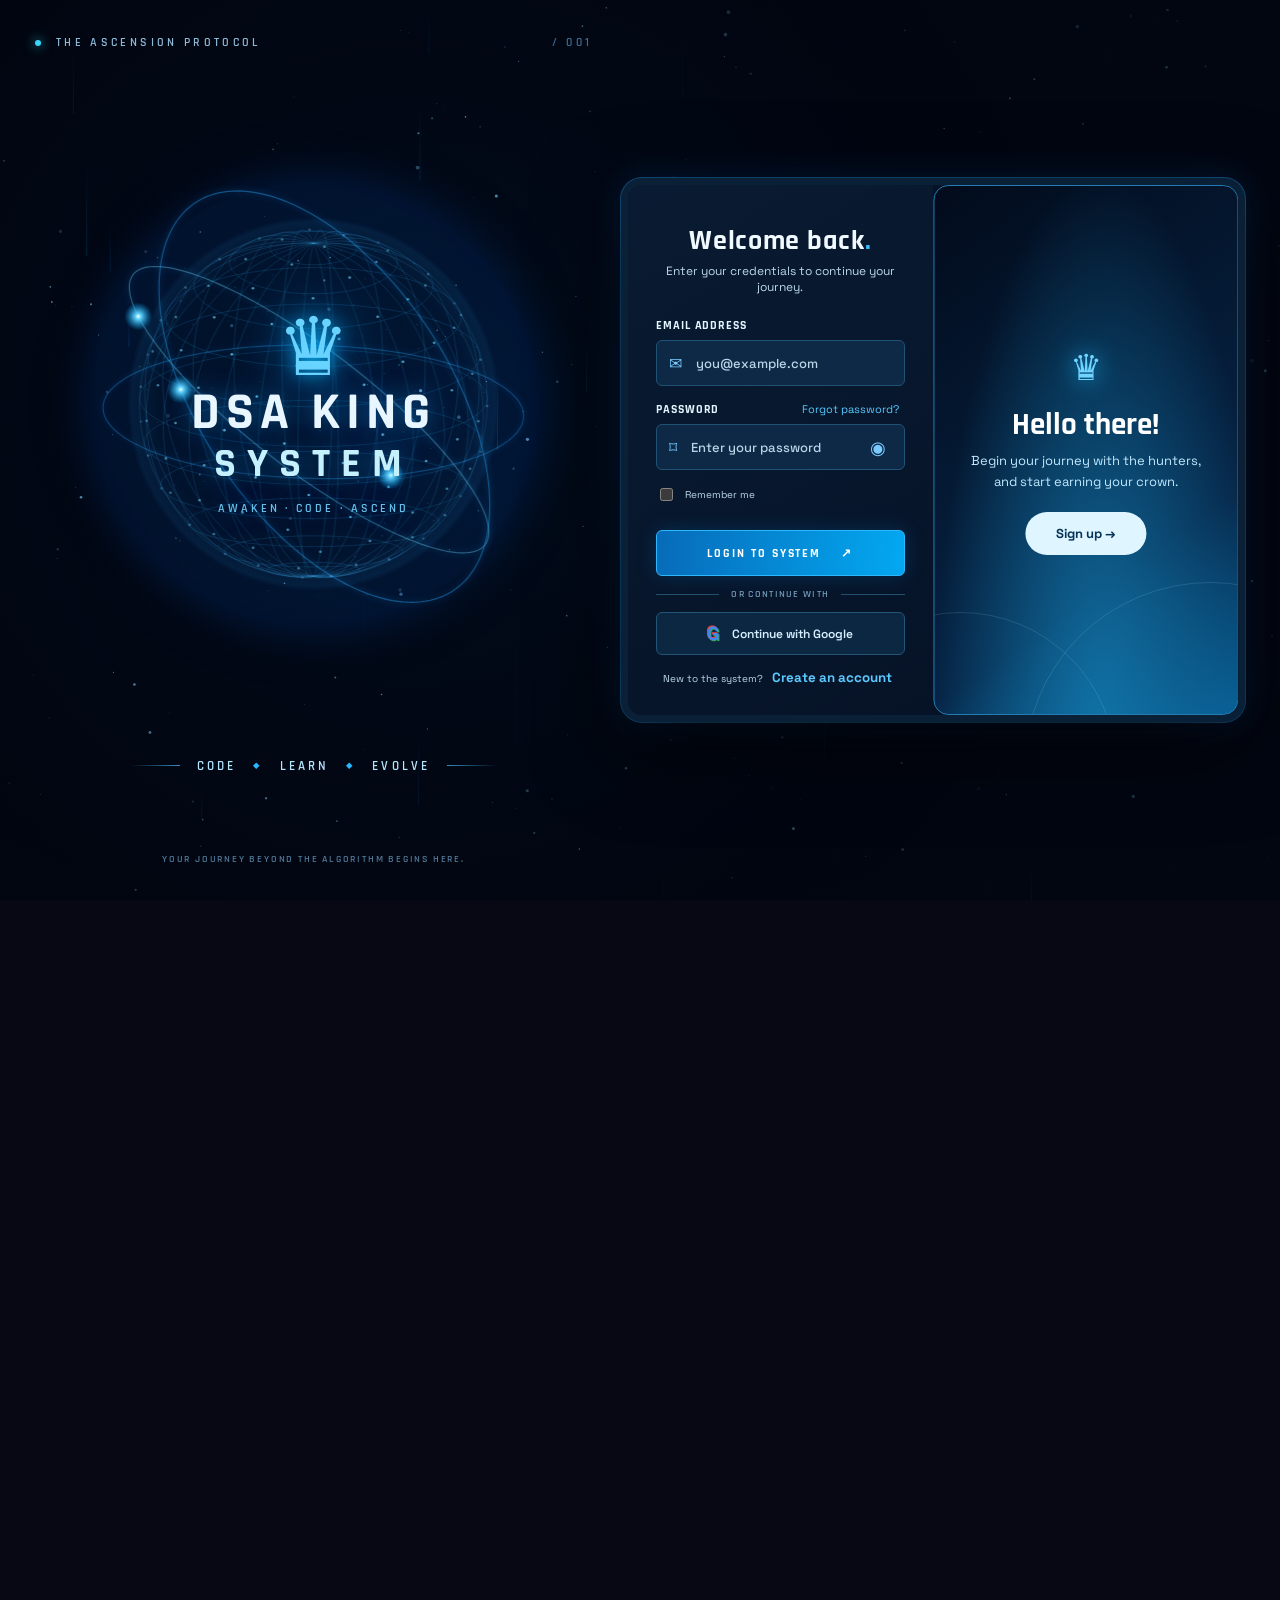
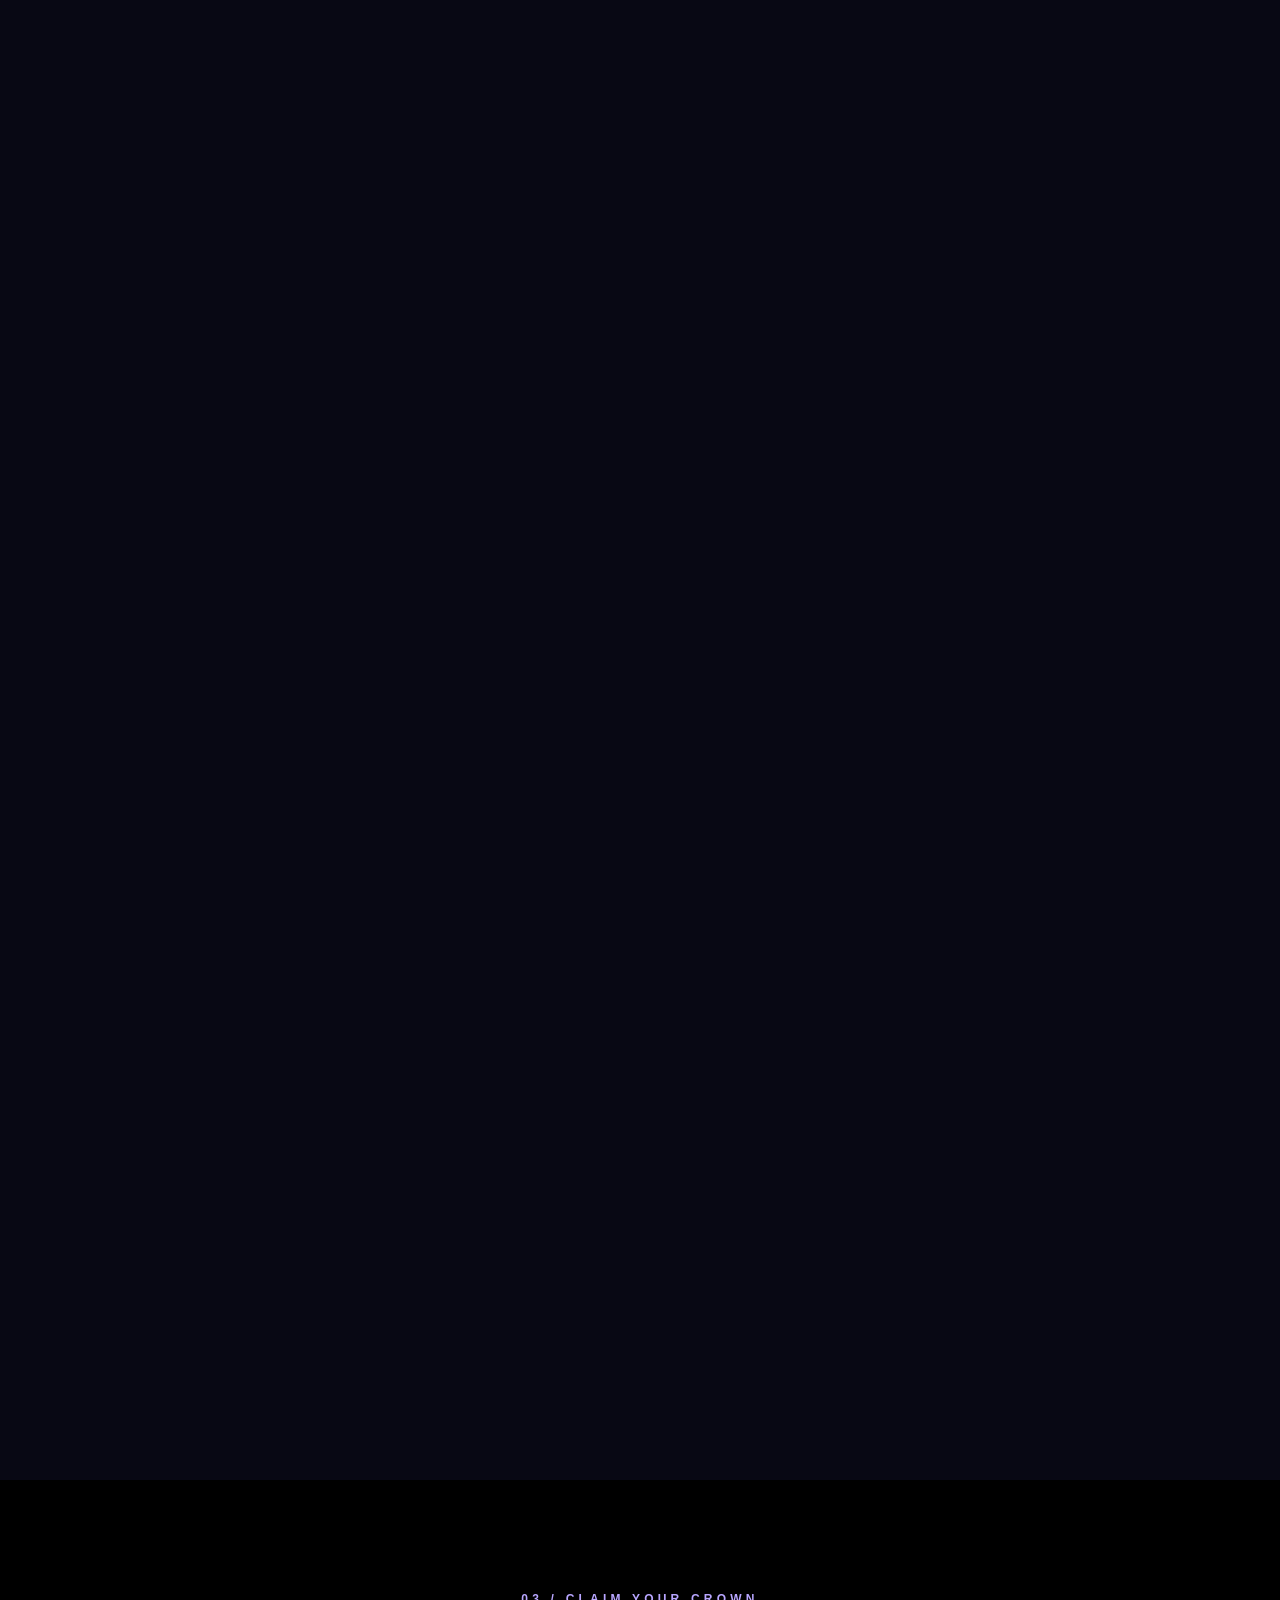
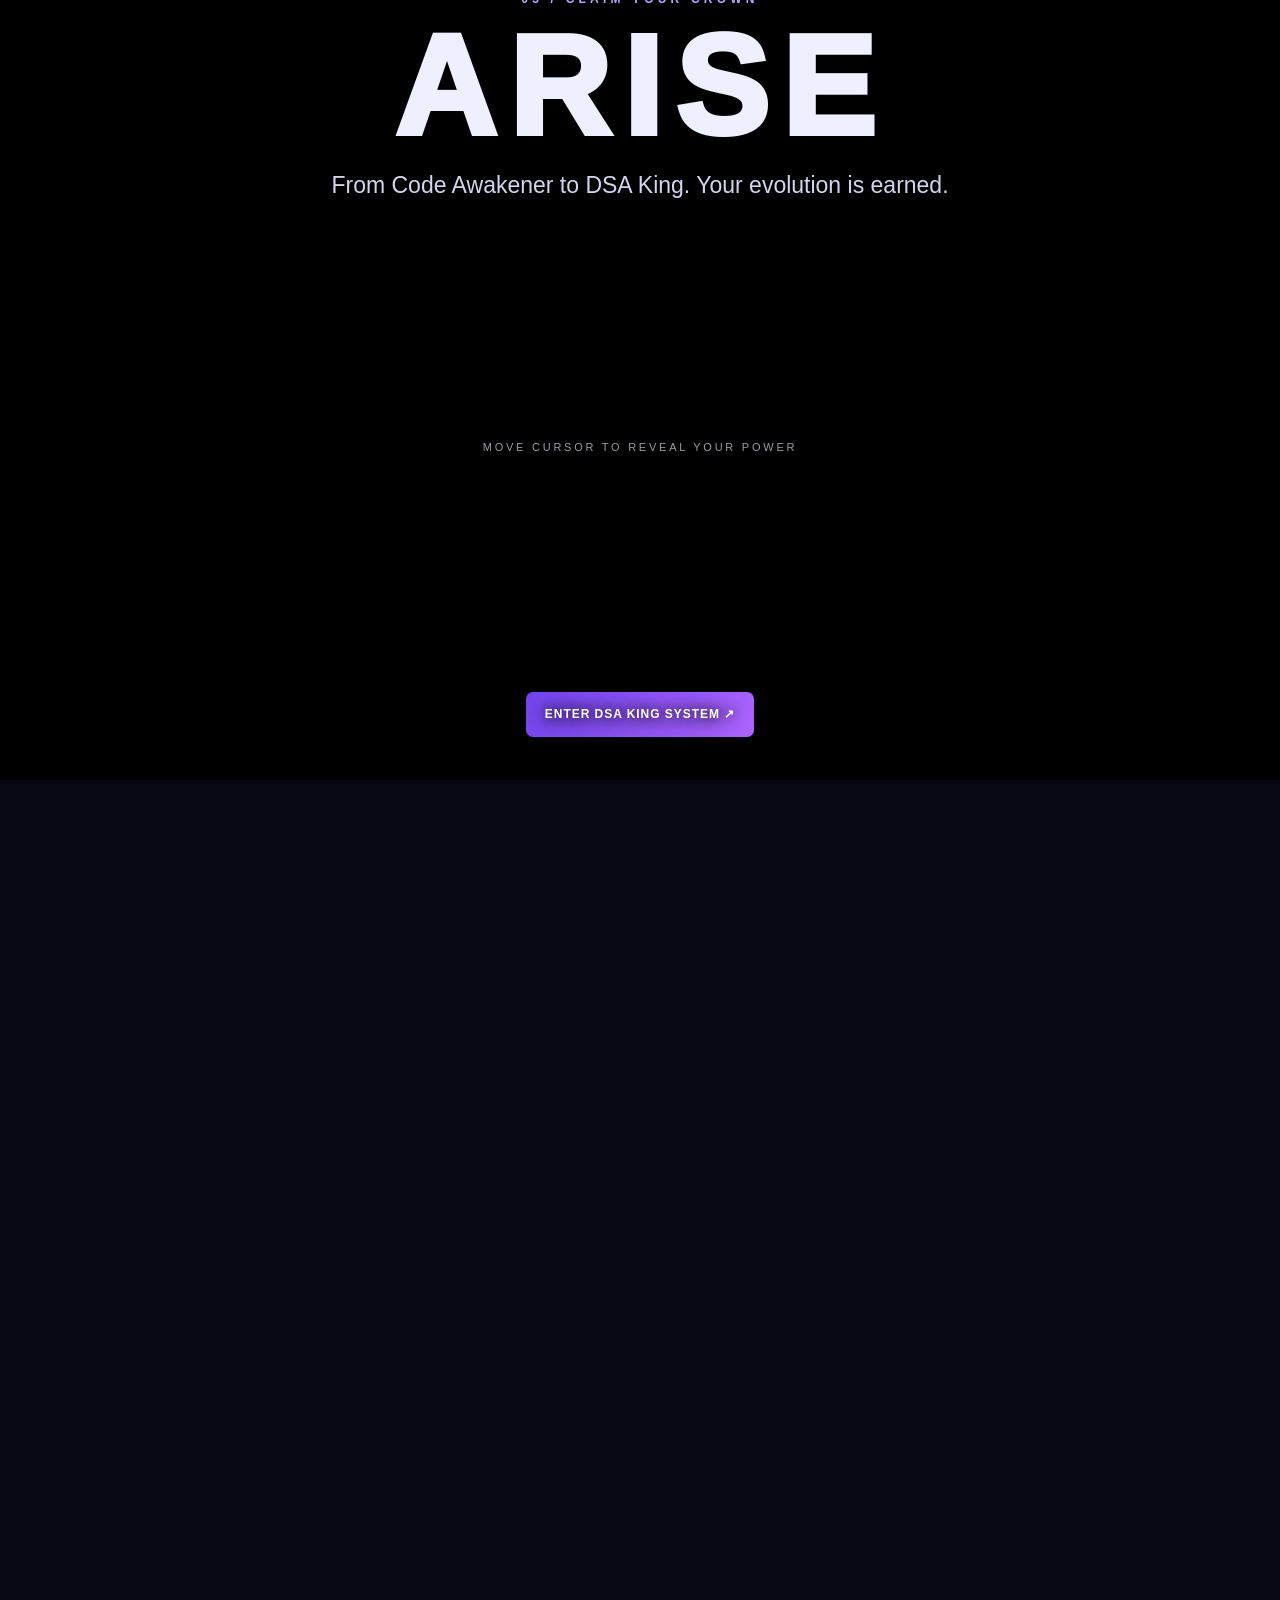
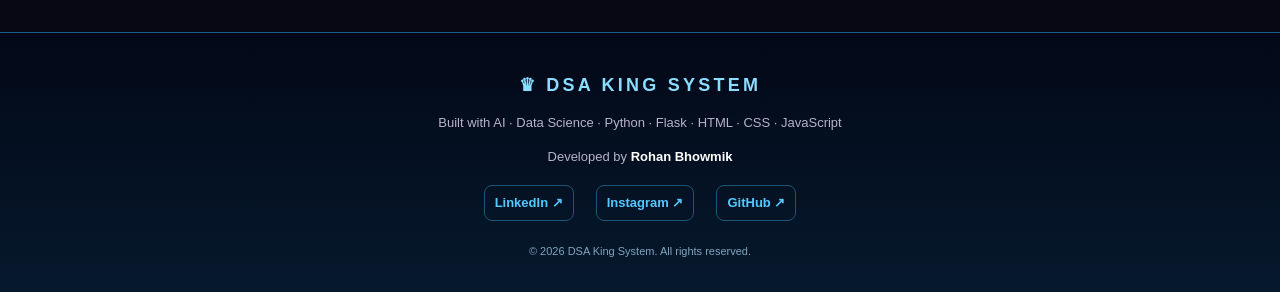
==== commit 059736a4: "Fix bugs and update project features" ====
--- a/index.html
+++ b/index.html
@@ -1,37 +1,304 @@
-<!doctype html><html lang="en"><head><meta charset="utf-8"><meta name="viewport" content="width=device-width,initial-scale=1"><meta name="theme-color" content="#080817"><title>DSA King System — Code. Evolve. Ascend.</title><link rel="stylesheet" href="/static/style.css"><link rel="stylesheet" href="/static/hunter-progress.css"><link rel="stylesheet" href="/static/hunter-problem-details.css">
-</head><body class="auth-locked"><section id="auth-gate" class="cosmic-auth-gate" aria-label="DSA King System Login"><iframe id="cosmic-login-frame" title="DSA King System Login and Registration" src="/static/login.html" loading="eager"></iframe></section><nav class="topnav"><a href="#awaken" class="logo">DSA <span>KING SYSTEM</span></a><div><a href="#monarch">POWERS</a><a href="#arise">ARISE</a><a href="#platform">ENTER SYSTEM</a></div></nav><canvas id="thunder-canvas" aria-hidden="true"></canvas><section class="scene awaken" id="awaken"><div class="sticky"><canvas data-sequence="awaken" aria-label="Animated awakening"></canvas><div class="veil"></div><div class="scene-copy"><span class="eyebrow">01 / SYSTEM ACTIVATED</span><h1>AWAKEN</h1><p>Every DSA King starts with one line of code.</p><a class="cta" href="#platform">BEGIN YOUR ASCENSION ↗</a></div><div class="scroll-tip">SCROLL TO AWAKEN ↓</div></div></section><section class="scene monarch" id="monarch"><div class="sticky"><canvas data-sequence="monarch" aria-label="Animated shadow monarch"></canvas><div class="veil"></div><div class="scene-copy"><span class="eyebrow">02 / UNLOCK YOUR POWER</span><h1>SHADOW<br>MONARCH</h1><p>Debug. Visualize. Conquer algorithm dungeons.</p><a class="cta" href="#platform">EXPLORE CODING POWERS ↗</a></div></div></section><section class="reveal" id="arise"><div class="reveal-inner"><span class="eyebrow">03 / CLAIM YOUR CROWN</span><h1>ARISE</h1><p>From Code Awakener to DSA King. Your evolution is earned.</p><div class="portrait"><img src="/static/img/monarch-human.webp" alt="Original portrait"><img id="awakened" src="/static/img/monarch-awakened.webp" alt="Awakened portrait"></div><label for="reveal-range">MOVE CURSOR TO REVEAL YOUR POWER</label><input id="reveal-range" type="range" min="0" max="100" value="50"><a class="cta" href="#platform">ENTER DSA KING SYSTEM ↗</a></div></section><section id="platform" class="platform"><div class="app-header"><span>◈ DSA KING SYSTEM / HUNTER CONSOLE</span><span id="server-status">CONNECTING...</span><span id="xp-header">LVL 1 · 0 XP</span></div><div class="app-shell"><aside><div class="brand">DSA <span>KING</span><small>THE ASCENSION PROTOCOL</small></div><div class="rank" id="rank-card"></div><div id="nav"></div><small class="footnote">22 POWERS · ONE ASCENSION</small></aside><main><header class="page-title"><small id="page-subtitle">THE SYSTEM / DASHBOARD</small><h2 id="page-heading">WELCOME, HUNTER</h2></header><div id="page"></div></main></div></section><script src="/static/app.js" defer></script><script src="/static/hunter-progress.js" defer></script><script src="/static/section-popups.js" defer></script><script src="/static/innovation.js" defer></script><script src="/static/thunder.js" defer></script><script src="/static/reveal-fx.js" defer></script><script src="/static/glyph-rain.js" defer></script><script src="/static/auth.js" defer></script><footer class="dsa-site-footer" aria-label="Website credits">
-  <div class="dsa-footer-brand">♛ DSA KING SYSTEM</div>
-  <p>Built with AI · Data Science · Python · Flask · HTML · CSS · JavaScript</p>
-  <p class="dsa-footer-dev">Developed by <strong>Rohan Bhowmik</strong></p>
-  
-<nav class="dsa-footer-social" aria-label="Developer social profiles">
-
-    <a href="https://www.linkedin.com/in/rohan-bhowmik-b014473a1/"
-       target="_blank"
-       rel="noopener noreferrer"
-       aria-label="LinkedIn profile">
-       LinkedIn ↗
-    </a>
-
-    <a href="https://www.instagram.com/rohan_._.bhowmik.84/"
-       target="_blank"
-       rel="noopener noreferrer"
-       aria-label="Instagram profile">
-       Instagram ↗
-    </a>
-
-    <a href="https://github.com/rohanbhowm25308"
-       target="_blank"
-       rel="noopener noreferrer"
-       aria-label="GitHub profile">
-       GitHub ↗
-    </a>
-
-</nav>
-
-  <small>© DSA King System. All rights reserved.</small>
-</footer><script>
-document.querySelectorAll('.dsa-footer-social a[aria-disabled="true"]').forEach(function(a){
-  a.addEventListener('click',function(e){e.preventDefault();});
-});
-</script></body></html>+
+<!doctype html>
+<html lang="en">
+<head>
+    <meta charset="utf-8">
+    <meta name="viewport" content="width=device-width,initial-scale=1">
+    <meta name="theme-color" content="#080817">
+
+    <title>DSA King System — Code. Evolve. Ascend.</title>
+
+    <link rel="stylesheet" href="/static/style.css">
+    <link rel="stylesheet" href="/static/hunter-progress.css">
+    <link rel="stylesheet" href="/static/hunter-problem-details.css">
+    <link rel="stylesheet" href="/static/interview-upgrade.css">
+    <link rel="stylesheet" href="/static/dsa-modal-theme.css">
+</head>
+
+<body class="auth-locked">
+
+    <section id="auth-gate"
+             class="cosmic-auth-gate"
+             aria-label="DSA King System Login">
+
+        <iframe
+            id="cosmic-login-frame"
+            title="DSA King System Login and Registration"
+            src="/static/login.html"
+            loading="eager">
+        </iframe>
+
+    </section>
+
+    <nav class="topnav">
+        <a href="#awaken" class="logo">
+            DSA <span>KING SYSTEM</span>
+        </a>
+
+        <div>
+            <a href="#monarch">POWERS</a>
+            <a href="#arise">ARISE</a>
+            <a href="#platform">ENTER SYSTEM</a>
+        </div>
+    </nav>
+
+    <canvas id="thunder-canvas" aria-hidden="true"></canvas>
+
+    <!-- SECTION 1: AWAKEN -->
+
+    <section class="scene awaken" id="awaken">
+        <div class="sticky">
+
+            <canvas
+                data-sequence="awaken"
+                aria-label="Animated awakening">
+            </canvas>
+
+            <div class="veil"></div>
+
+            <div class="scene-copy">
+                <span class="eyebrow">
+                    01 / SYSTEM ACTIVATED
+                </span>
+
+                <h1>AWAKEN</h1>
+
+                <p>
+                    Every DSA King starts with one line of code.
+                </p>
+
+                <a class="cta" href="#platform">
+                    BEGIN YOUR ASCENSION ↗
+                </a>
+            </div>
+
+            <div class="scroll-tip">
+                SCROLL TO AWAKEN ↓
+            </div>
+
+        </div>
+    </section>
+
+    <!-- SECTION 2: SHADOW MONARCH -->
+
+    <section class="scene monarch" id="monarch">
+        <div class="sticky">
+
+            <canvas
+                data-sequence="monarch"
+                aria-label="Animated shadow monarch">
+            </canvas>
+
+            <div class="veil"></div>
+
+            <div class="scene-copy">
+                <span class="eyebrow">
+                    02 / UNLOCK YOUR POWER
+                </span>
+
+                <h1>
+                    SHADOW<br>
+                    MONARCH
+                </h1>
+
+                <p>
+                    Debug. Visualize. Conquer algorithm dungeons.
+                </p>
+
+                <a class="cta" href="#platform">
+                    EXPLORE CODING POWERS ↗
+                </a>
+            </div>
+
+        </div>
+    </section>
+
+    <!-- SECTION 3: ARISE -->
+
+    <section class="reveal" id="arise">
+        <div class="reveal-inner">
+
+            <span class="eyebrow">
+                03 / CLAIM YOUR CROWN
+            </span>
+
+            <h1>ARISE</h1>
+
+            <p>
+                From Code Awakener to DSA King.
+                Your evolution is earned.
+            </p>
+
+            <div class="portrait">
+
+                <img
+                    src="/static/img/monarch-human.webp"
+                    alt="Original portrait">
+
+                <img
+                    id="awakened"
+                    src="/static/img/monarch-awakened.webp"
+                    alt="Awakened portrait">
+
+            </div>
+
+            <label for="reveal-range">
+                MOVE CURSOR TO REVEAL YOUR POWER
+            </label>
+
+            <input
+                id="reveal-range"
+                type="range"
+                min="0"
+                max="100"
+                value="50">
+
+            <a class="cta" href="#platform">
+                ENTER DSA KING SYSTEM ↗
+            </a>
+
+        </div>
+    </section>
+
+    <!-- DSA KING SYSTEM PLATFORM -->
+
+    <section id="platform" class="platform">
+
+        <div class="app-header">
+
+            <span>
+                ◈ DSA KING SYSTEM / HUNTER CONSOLE
+            </span>
+
+            <span id="server-status">
+                CONNECTING...
+            </span>
+
+            <span id="xp-header">
+                LVL 1 · 0 XP
+            </span>
+
+        </div>
+
+        <div class="app-shell">
+
+            <aside>
+
+                <div class="brand">
+                    DSA <span>KING</span>
+
+                    <small>
+                        THE ASCENSION PROTOCOL
+                    </small>
+                </div>
+
+                <div class="rank" id="rank-card"></div>
+
+                <div id="nav"></div>
+
+                <small class="footnote">
+                    22 POWERS · ONE ASCENSION
+                </small>
+
+            </aside>
+
+            <main>
+
+                <header class="page-title">
+
+                    <small id="page-subtitle">
+                        THE SYSTEM / DASHBOARD
+                    </small>
+
+                    <h2 id="page-heading">
+                        WELCOME, HUNTER
+                    </h2>
+
+                </header>
+
+                <div id="page"></div>
+
+            </main>
+
+        </div>
+    </section>
+
+    <!-- JAVASCRIPT FILES -->
+
+    <script src="/static/app.js" defer></script>
+    <script src="/static/hunter-progress.js" defer></script>
+    <script src="/static/section-popups.js" defer></script>
+    <script src="/static/innovation.js" defer></script>
+    <script src="/static/interview-upgrade.js" defer></script>
+    <script src="/static/thunder.js" defer></script>
+    <script src="/static/reveal-fx.js" defer></script>
+    <script src="/static/glyph-rain.js" defer></script>
+    <script src="/static/auth.js" defer></script>
+
+    <!-- UPDATED FOOTER WITH WORKING SOCIAL LINKS -->
+
+    <footer class="dsa-site-footer" aria-label="Website credits">
+
+        <div class="dsa-footer-brand">
+            ♛ DSA KING SYSTEM
+        </div>
+
+        <p>
+            Built with AI · Data Science · Python · Flask ·
+            HTML · CSS · JavaScript
+        </p>
+
+        <p class="dsa-footer-dev">
+            Developed by <strong>Rohan Bhowmik</strong>
+        </p>
+
+        <nav
+            class="dsa-footer-social"
+            aria-label="Developer social profiles">
+
+            <!-- LINKEDIN -->
+
+            <a
+                href="https://www.linkedin.com/in/rohan-bhowmik-b014473a1"
+                target="_blank"
+                rel="noopener noreferrer"
+                title="Visit Rohan Bhowmik on LinkedIn"
+                data-profile="linkedin"
+                aria-label="LinkedIn profile">
+                LinkedIn ↗
+            </a>
+
+            <!-- INSTAGRAM -->
+
+            <a
+                href="https://www.instagram.com/rohan_._.bhowmik.84/"
+                target="_blank"
+                rel="noopener noreferrer"
+                title="Visit Rohan Bhowmik on Instagram"
+                data-profile="instagram"
+                aria-label="Instagram profile">
+                Instagram ↗
+            </a>
+
+            <!-- GITHUB -->
+
+            <a
+                href="https://github.com/rohanbhowm25308"
+                target="_blank"
+                rel="noopener noreferrer"
+                title="Visit Rohan Bhowmik on GitHub"
+                data-profile="github"
+                aria-label="GitHub profile">
+                GitHub ↗
+            </a>
+
+        </nav>
+
+        <small>
+            © 2026 DSA King System. All rights reserved.
+        </small>
+
+    </footer>
+
+</body>
+</html>
--- a/static/style.css
+++ b/static/style.css
@@ -231,36 +231,3 @@
 @media (prefers-reduced-motion:reduce){
   #platform .dsa-enter,#platform .dsa-nav-enter {animation:none!important;transition:none!important}
 }
-
-
-/* DSA KING SYSTEM — EXTRA COMPACT FOOTER */
-
-footer {
-    padding: 10px 16px !important;
-    min-height: auto !important;
-}
-
-footer h2,
-footer h3 {
-    margin: 0 0 4px !important;
-    line-height: 1.2 !important;
-}
-
-footer p {
-    margin: 3px 0 !important;
-    line-height: 1.25 !important;
-}
-
-footer .social-links {
-    margin: 6px 0 !important;
-    gap: 8px !important;
-}
-
-footer .social-links a {
-    padding: 5px 10px !important;
-}
-
-footer .copyright {
-    margin-top: 5px !important;
-}
-
--- a/static/interview-upgrade.css
+++ b/static/interview-upgrade.css
@@ -0,0 +1,3 @@
+.hunter-interview-panel{border:1px solid #335479;border-radius:14px;padding:20px;margin:18px 0;background:#101d33;color:#e9f4ff}.hunter-interview-toolbar,.hunter-interview-actions{display:flex;gap:12px;align-items:center;flex-wrap:wrap;margin-bottom:14px}.hunter-interview-toolbar select{background:#081426;color:#fff;border:1px solid #42638c;border-radius:8px;padding:9px}.hunter-interview-note{color:#a8c1dc;font-size:12px}.hunter-interview-question{border-left:3px solid #40b7ff;background:#09172b;padding:16px;margin:15px 0;border-radius:8px}.hunter-interview-question small{color:#72c5ff}.hunter-interview-result{background:#09192d;border:1px solid #286a9e;border-radius:12px;padding:18px;margin-top:15px}.hunter-interview-result h3{color:#68c7ff}.hunter-interview-result h4{margin:15px 0 6px}.hunter-interview-result li{margin-bottom:5px}.hunter-interview-panel textarea{width:100%;min-height:150px;margin:8px 0 14px}
+
+.hunter-interview-actions .hunter-skip-btn{background:linear-gradient(110deg,#1767b5,#7742bd)!important;color:#fff!important;border:1px solid #67b8ff!important;border-radius:8px;padding:12px 16px;font-weight:750;cursor:pointer;box-shadow:0 4px 16px #206bd044}.hunter-interview-actions .hunter-skip-btn:hover{filter:brightness(1.2);transform:translateY(-1px)}.hunter-interview-verdict{padding:12px 15px;border-radius:9px;font-weight:800;letter-spacing:.05em}.hunter-interview-verdict.incorrect{color:#ff9e9e;background:#471c2a;border:1px solid #e65b6a}.hunter-interview-verdict.partial{color:#ffe1a3;background:#473718;border:1px solid #d7a348}.hunter-interview-verdict.correct{color:#a5f5cb;background:#143b30;border:1px solid #35b982}
--- a/static/dsa-modal-theme.css
+++ b/static/dsa-modal-theme.css
@@ -0,0 +1,19 @@
+/* Accessible, consistent Hunter-themed controls for feature dialogs */
+#mod-close,#lab-close,.dsa-close-btn {
+ appearance:none!important; border:1px solid #8d69ff!important;
+ background:linear-gradient(125deg,#6144de,#a34cff)!important;
+ color:#fff!important; padding:11px 20px!important; border-radius:9px!important;
+ font:800 12px/1.25 inherit!important; font-weight:800!important;
+ letter-spacing:.05em!important; cursor:pointer!important; box-shadow:0 5px 20px #6441ff38!important;
+ min-height:40px!important; margin:4px 0!important;
+}
+#mod-close:hover,#lab-close:hover,.dsa-close-btn:hover {background:linear-gradient(125deg,#795eff,#bd62ff)!important;transform:translateY(-1px)}
+#mod-close:focus-visible,#lab-close:focus-visible,.dsa-close-btn:focus-visible {outline:3px solid #7bd6ff!important;outline-offset:3px!important}
+#lab-language,.dsa-themed-select,#in-language {background:#081427!important;color:#e9f5ff!important;border:1px solid #4682ba!important;border-radius:8px!important;padding:9px 12px!important;min-height:40px!important;max-width:100%!important}
+#lab-language option,#in-language option{background:#0c1a30;color:#fff}
+#lab-question,#lab-code,.dsa-themed-textarea {background:#081427!important;color:#e9f5ff!important;border:1px solid #42658e!important;border-radius:9px!important;padding:12px!important;box-sizing:border-box!important;resize:vertical!important;max-width:100%!important;font-size:14px!important;line-height:1.5!important}
+#lab-question::placeholder,#lab-code::placeholder{color:#8fa9c7!important}
+#lab-question:focus,#lab-code:focus{outline:2px solid #4aaeff!important;outline-offset:1px!important}
+#lab-result,.dsa-ai-result{margin-top:15px;max-height:320px;overflow:auto;color:#d6eaff;line-height:1.55}
+#lab-analyze,#mod-start {background:linear-gradient(115deg,#1764b9,#9652f4)!important;color:white!important;border:1px solid #66aaff!important;border-radius:9px!important;padding:11px 17px!important;min-height:40px!important;cursor:pointer!important}
+@media(max-width:600px){#lab-analyze,#lab-close,#mod-start,#mod-close{margin-top:8px!important}}
